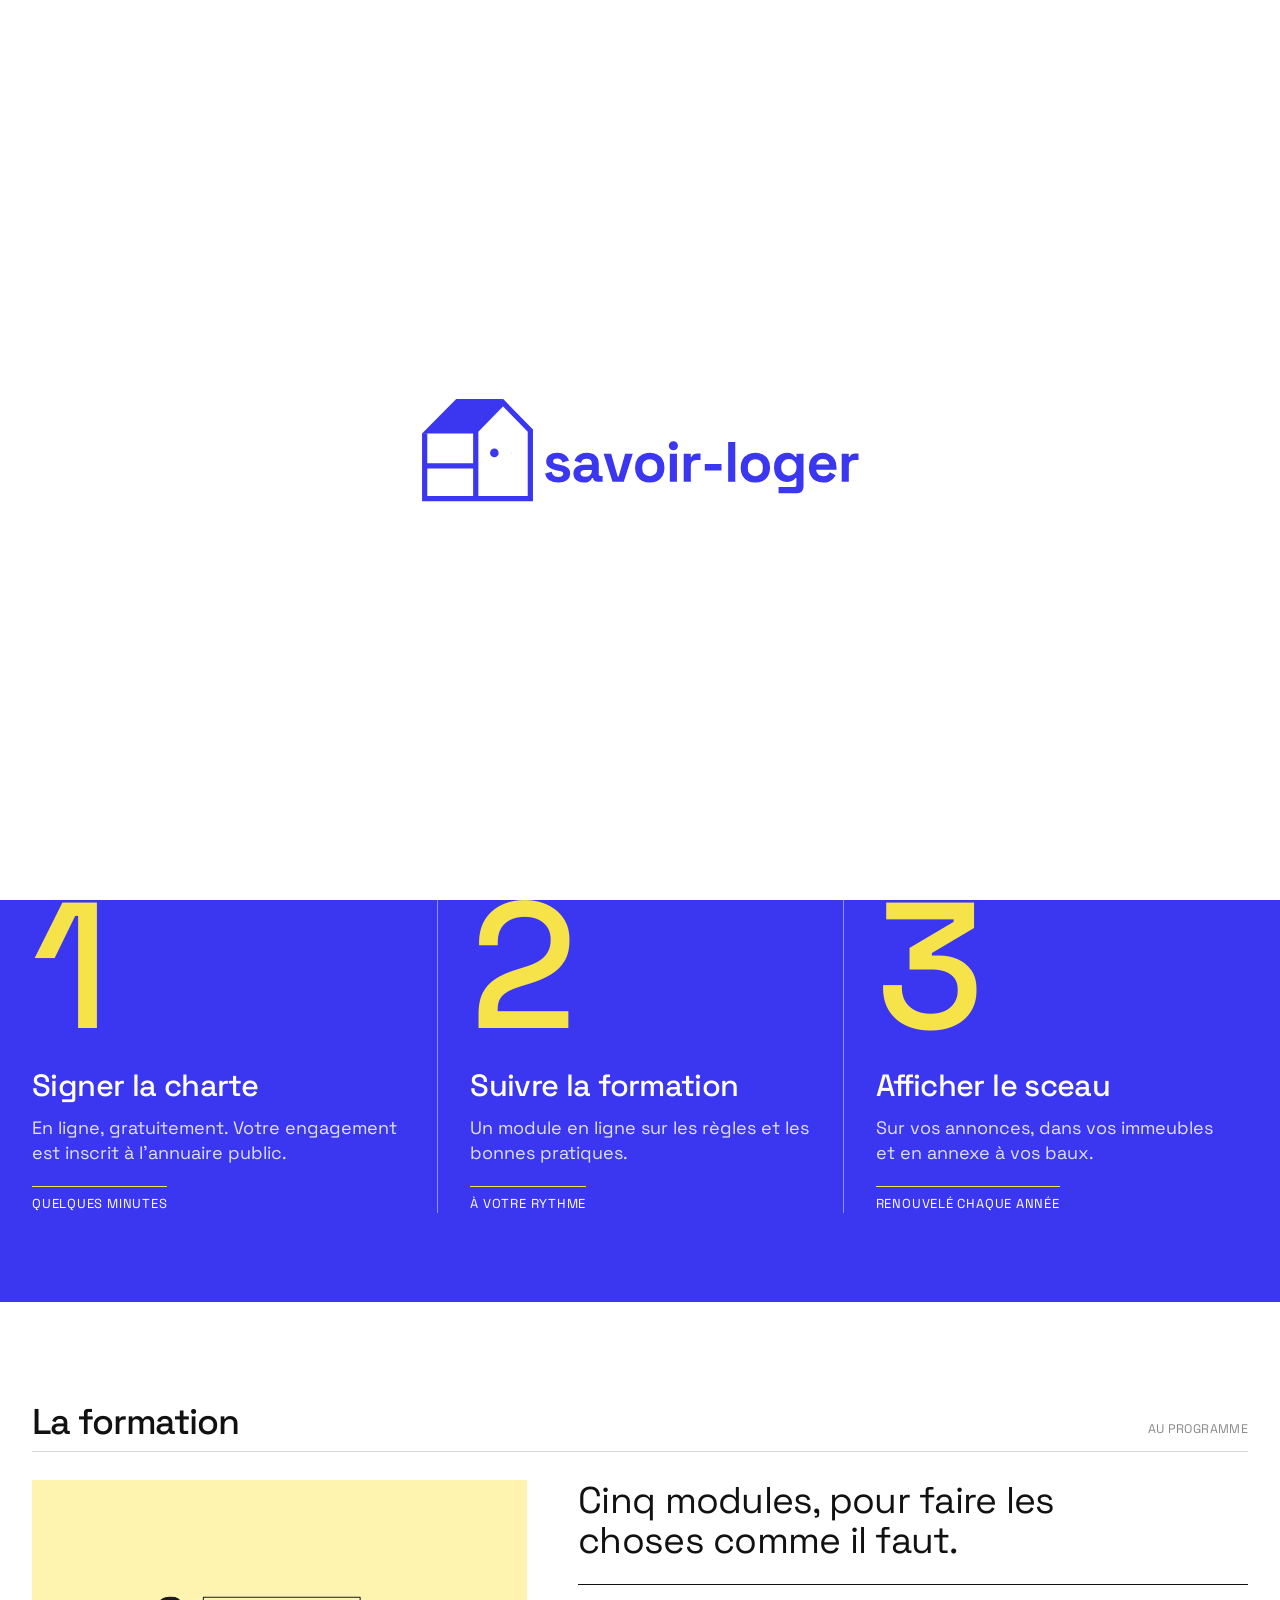
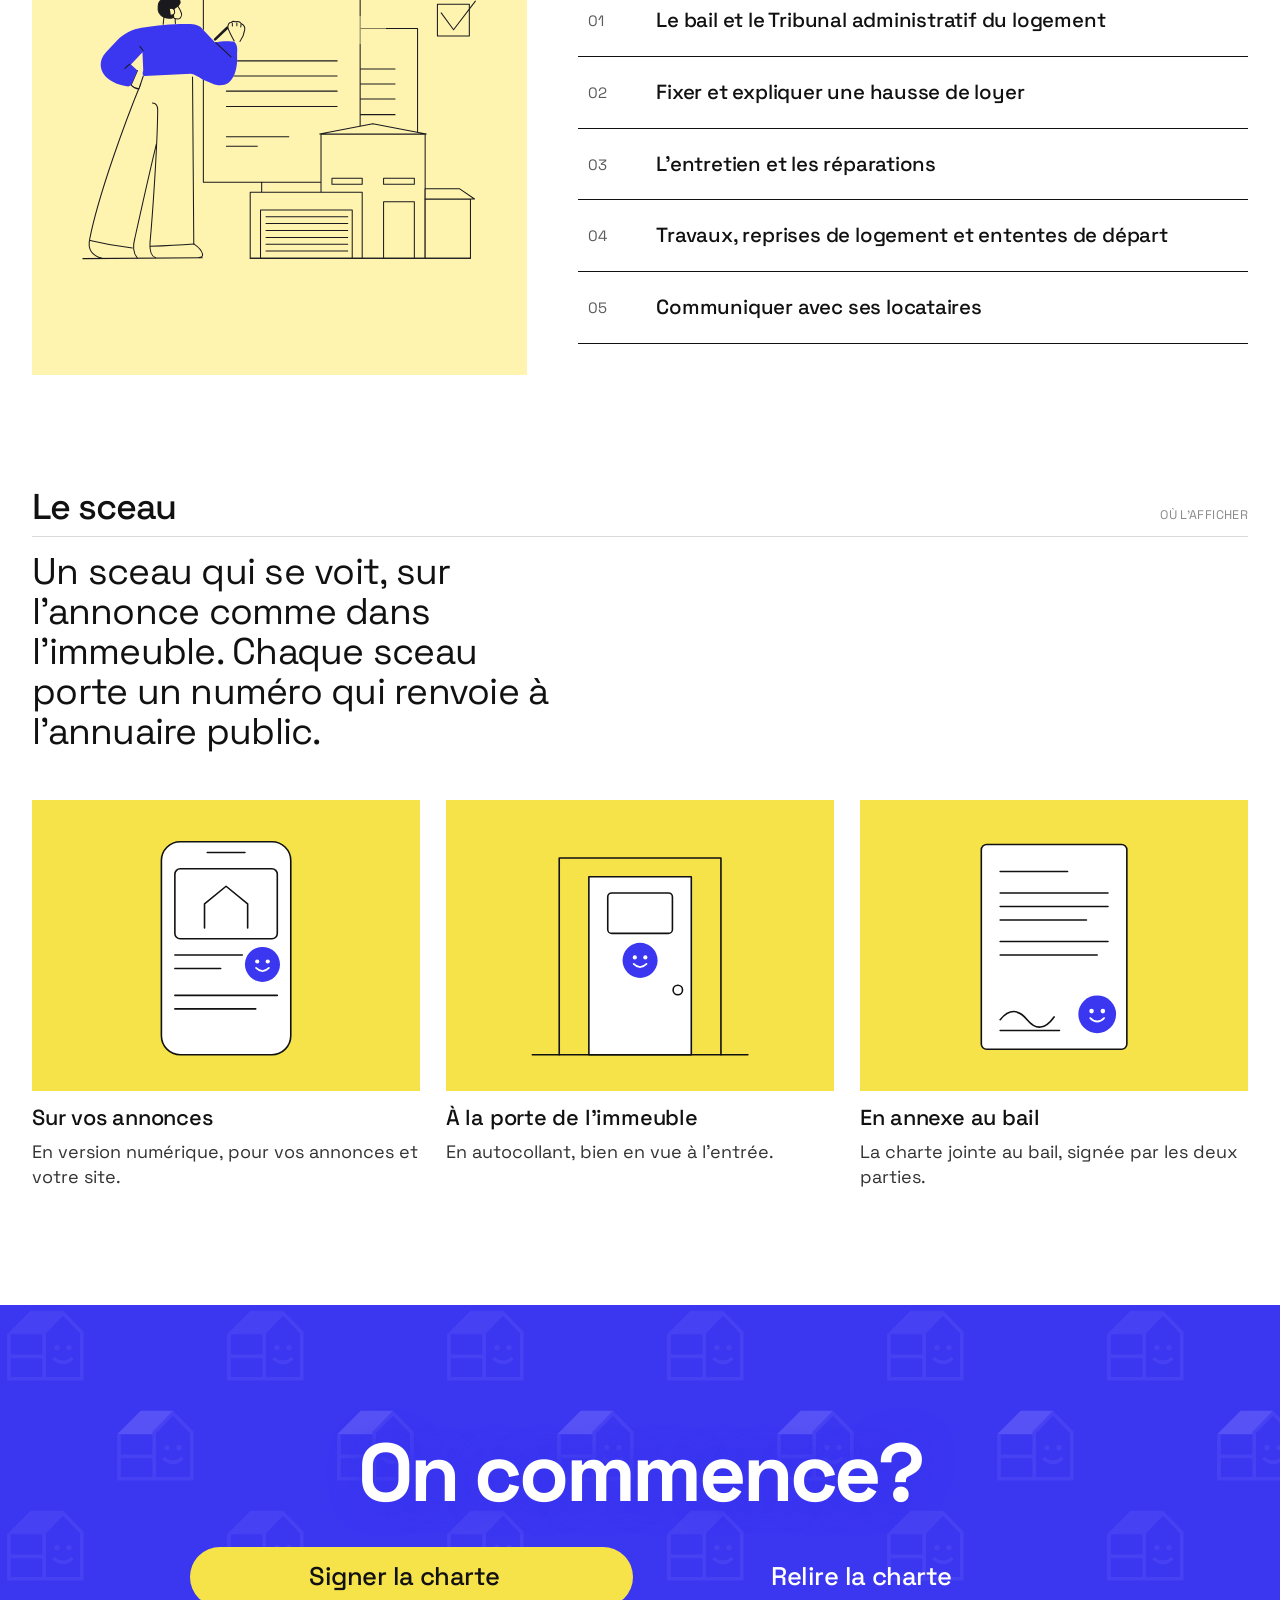
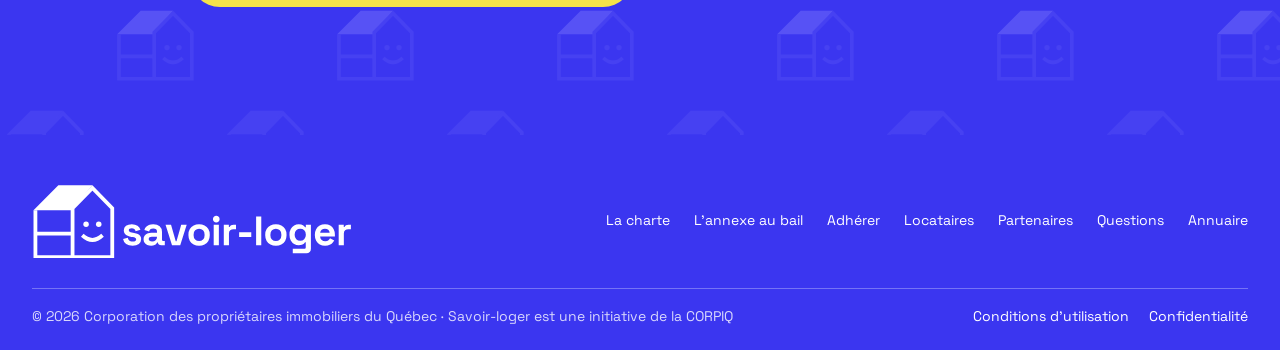
==== savoirloger_website/adherer.html @ 2a77fcb3 "Site Savoir-loger : pages, styles, illustrations et annexe au bail" ====
<!DOCTYPE html>

<html lang="fr-CA"><head><meta charset="utf-8"/><meta content="width=device-width,initial-scale=1" name="viewport"/>
<title>Adhérer | Savoir-loger</title>
<meta content="Adhérer à Savoir-loger : signer la charte, suivre la formation et afficher le sceau. Gratuit." name="description"/>
<meta content="Adhérer | Savoir-loger" property="og:title"/><meta content="Adhérer à Savoir-loger : signer la charte, suivre la formation et afficher le sceau. Gratuit." property="og:description"/><meta content="fr_CA" property="og:locale"/>
<link href="logo/maison-corail.svg" rel="icon" type="image/svg+xml"/>
<link href="https://fonts.googleapis.com" rel="preconnect"/><link crossorigin="" href="https://fonts.gstatic.com" rel="preconnect"/>
<link href="https://fonts.googleapis.com/css2?family=Space+Grotesk:wght@400;500;600;700&amp;display=swap" rel="stylesheet"/>
<link href="style.css" rel="stylesheet"/>
</head><body>
<svg aria-hidden="true" height="0" style="position:absolute" width="0"><symbol id="logo-h" viewbox="0 -4 780 183"><g transform="scale(1.0294) translate(-22 -60)"><polygon fill="currentColor" points="25.5,116.5 84.36,57.64 165,57.64 118,112 118,116.5"></polygon>
<g fill="none" stroke="currentColor" stroke-linejoin="miter" stroke-miterlimit="10" stroke-width="9">
<path d="M30 116.5V228H212V112L165 64L118 112V228"></path>
<path d="M30 172H118"></path>
<path d="M141 176q24 22 48 0"></path>
</g>
<g fill="currentColor"><circle cx="150" cy="150" r="6.5"></circle><circle cx="180" cy="150" r="6.5"></circle></g></g><path d="M27.6 1.4000000000000001Q17.900000000000002 1.4000000000000001 11.700000000000001 -2.8Q5.5 -7.0 4.2 -14.8L15.8 -17.8Q16.5 -14.3 18.15 -12.3Q19.8 -10.3 22.25 -9.45Q24.700000000000003 -8.6 27.6 -8.6Q32.0 -8.6 34.1 -10.15Q36.2 -11.700000000000001 36.2 -14.0Q36.2 -16.3 34.2 -17.55Q32.2 -18.8 27.8 -19.6L25.0 -20.1Q19.8 -21.1 15.5 -22.85Q11.200000000000001 -24.6 8.600000000000001 -27.700000000000003Q6.0 -30.8 6.0 -35.7Q6.0 -43.1 11.4 -47.05Q16.8 -51.0 25.6 -51.0Q33.9 -51.0 39.400000000000006 -47.3Q44.900000000000006 -43.6 46.6 -37.6L34.9 -34.0Q34.1 -37.800000000000004 31.650000000000002 -39.400000000000006Q29.200000000000003 -41.0 25.6 -41.0Q22.0 -41.0 20.1 -39.75Q18.2 -38.5 18.2 -36.300000000000004Q18.2 -33.9 20.200000000000003 -32.75Q22.200000000000003 -31.6 25.6 -31.0L28.400000000000002 -30.5Q34.0 -29.5 38.55 -27.85Q43.1 -26.200000000000003 45.75 -23.150000000000002Q48.400000000000006 -20.1 48.400000000000006 -14.9Q48.400000000000006 -7.1000000000000005 42.75 -2.85Q37.1 1.4000000000000001 27.6 1.4000000000000001ZM72.80000000000001 1.4000000000000001Q67.5 1.4000000000000001 63.300000000000004 -0.45000000000000007Q59.10000000000001 -2.3000000000000003 56.650000000000006 -5.8500000000000005Q54.2 -9.4 54.2 -14.5Q54.2 -19.6 56.650000000000006 -23.05Q59.10000000000001 -26.5 63.45000000000001 -28.25Q67.80000000000001 -30.0 73.4 -30.0H87.0V-32.800000000000004Q87.0 -36.300000000000004 84.80000000000001 -38.550000000000004Q82.60000000000001 -40.800000000000004 77.80000000000001 -40.800000000000004Q73.10000000000001 -40.800000000000004 70.80000000000001 -38.650000000000006Q68.5 -36.5 67.80000000000001 -33.1L56.2 -37.0Q57.400000000000006 -40.800000000000004 60.050000000000004 -43.95Q62.7 -47.1 67.15 -49.05Q71.60000000000001 -51.0 78.0 -51.0Q87.80000000000001 -51.0 93.50000000000001 -46.1Q99.20000000000002 -41.2 99.20000000000002 -31.900000000000002V-13.4Q99.20000000000002 -10.4 102.0 -10.4H106.0V0.0H97.60000000000001Q93.9 0.0 91.5 -1.8Q89.10000000000001 -3.6 89.10000000000001 -6.6000000000000005V-6.7H87.20000000000002Q86.80000000000001 -5.5 85.4 -3.55Q84.0 -1.6 81.0 -0.09999999999999998Q78.0 1.4000000000000001 72.80000000000001 1.4000000000000001ZM75.0 -8.8Q80.30000000000001 -8.8 83.65 -11.75Q87.0 -14.700000000000001 87.0 -19.6V-20.6H74.30000000000001Q70.80000000000001 -20.6 68.80000000000001 -19.1Q66.80000000000001 -17.6 66.80000000000001 -14.9Q66.80000000000001 -12.200000000000001 68.9 -10.5Q71.0 -8.8 75.0 -8.8ZM123.60000000000002 0.0 107.80000000000001 -49.6H121.20000000000002L132.70000000000002 -9.200000000000001H134.50000000000003L146.00000000000003 -49.6H159.40000000000003L143.60000000000002 0.0ZM189.60000000000002 1.4000000000000001Q182.20000000000005 1.4000000000000001 176.30000000000004 -1.6Q170.40000000000003 -4.6000000000000005 167.00000000000003 -10.3Q163.60000000000002 -16.0 163.60000000000002 -24.0V-25.6Q163.60000000000002 -33.6 167.00000000000003 -39.3Q170.40000000000003 -45.0 176.30000000000004 -48.0Q182.20000000000005 -51.0 189.60000000000002 -51.0Q197.00000000000003 -51.0 202.90000000000003 -48.0Q208.80000000000004 -45.0 212.20000000000005 -39.3Q215.60000000000002 -33.6 215.60000000000002 -25.6V-24.0Q215.60000000000002 -16.0 212.20000000000005 -10.3Q208.80000000000004 -4.6000000000000005 202.90000000000003 -1.6Q197.00000000000003 1.4000000000000001 189.60000000000002 1.4000000000000001ZM189.60000000000002 -9.8Q195.40000000000003 -9.8 199.20000000000005 -13.55Q203.00000000000003 -17.3 203.00000000000003 -24.3V-25.3Q203.00000000000003 -32.300000000000004 199.25000000000003 -36.050000000000004Q195.50000000000003 -39.800000000000004 189.60000000000002 -39.800000000000004Q183.80000000000004 -39.800000000000004 180.00000000000003 -36.050000000000004Q176.20000000000002 -32.300000000000004 176.20000000000002 -25.3V-24.3Q176.20000000000002 -17.3 180.00000000000003 -13.55Q183.80000000000004 -9.8 189.60000000000002 -9.8ZM225.20000000000005 0.0V-49.6H237.80000000000004V0.0ZM231.50000000000003 -55.400000000000006Q228.10000000000002 -55.400000000000006 225.75000000000003 -57.60000000000001Q223.40000000000003 -59.800000000000004 223.40000000000003 -63.400000000000006Q223.40000000000003 -67.0 225.75000000000003 -69.2Q228.10000000000002 -71.4 231.50000000000003 -71.4Q235.00000000000003 -71.4 237.3 -69.2Q239.60000000000002 -67.0 239.60000000000002 -63.400000000000006Q239.60000000000002 -59.800000000000004 237.3 -57.60000000000001Q235.00000000000003 -55.400000000000006 231.50000000000003 -55.400000000000006ZM249.80000000000004 0.0V-49.6H262.20000000000005V-44.0H264.00000000000006Q265.1 -47.0 267.65000000000003 -48.400000000000006Q270.20000000000005 -49.800000000000004 273.6 -49.800000000000004H279.6V-38.6H273.40000000000003Q268.6 -38.6 265.5 -36.05Q262.40000000000003 -33.5 262.40000000000003 -28.200000000000003V0.0ZM287.20000000000005 -19.8V-31.200000000000003H316.8V-19.8ZM328.6 0.0V-70.0H341.20000000000005V0.0ZM376.80000000000007 1.4000000000000001Q369.40000000000003 1.4000000000000001 363.5 -1.6Q357.6 -4.6000000000000005 354.20000000000005 -10.3Q350.80000000000007 -16.0 350.80000000000007 -24.0V-25.6Q350.80000000000007 -33.6 354.20000000000005 -39.3Q357.6 -45.0 363.5 -48.0Q369.40000000000003 -51.0 376.80000000000007 -51.0Q384.20000000000005 -51.0 390.1 -48.0Q396.00000000000006 -45.0 399.4000000000001 -39.3Q402.80000000000007 -33.6 402.80000000000007 -25.6V-24.0Q402.80000000000007 -16.0 399.4000000000001 -10.3Q396.00000000000006 -4.6000000000000005 390.1 -1.6Q384.20000000000005 1.4000000000000001 376.80000000000007 1.4000000000000001ZM376.80000000000007 -9.8Q382.6 -9.8 386.40000000000003 -13.55Q390.20000000000005 -17.3 390.20000000000005 -24.3V-25.3Q390.20000000000005 -32.300000000000004 386.45000000000005 -36.050000000000004Q382.70000000000005 -39.800000000000004 376.80000000000007 -39.800000000000004Q371.00000000000006 -39.800000000000004 367.20000000000005 -36.050000000000004Q363.40000000000003 -32.300000000000004 363.40000000000003 -25.3V-24.3Q363.40000000000003 -17.3 367.20000000000005 -13.55Q371.00000000000006 -9.8 376.80000000000007 -9.8ZM410.00000000000006 -24.6V-26.200000000000003Q410.00000000000006 -34.0 413.1 -39.55Q416.20000000000005 -45.1 421.35 -48.05Q426.50000000000006 -51.0 432.6 -51.0Q439.40000000000003 -51.0 442.90000000000003 -48.6Q446.40000000000003 -46.2 448.00000000000006 -43.6H449.80000000000007V-49.6H462.20000000000005V8.8Q462.20000000000005 13.9 459.20000000000005 16.95Q456.20000000000005 20.0 451.20000000000005 20.0H418.00000000000006V9.0H446.80000000000007Q449.6 9.0 449.6 6.0V-6.9H447.80000000000007Q446.80000000000007 -5.300000000000001 445.00000000000006 -3.6500000000000004Q443.20000000000005 -2.0 440.20000000000005 -0.9Q437.20000000000005 0.2 432.6 0.2Q426.50000000000006 0.2 421.35 -2.75Q416.20000000000005 -5.7 413.1 -11.25Q410.00000000000006 -16.8 410.00000000000006 -24.6ZM436.20000000000005 -10.8Q442.00000000000006 -10.8 445.9000000000001 -14.5Q449.80000000000007 -18.2 449.80000000000007 -24.900000000000002V-25.900000000000002Q449.80000000000007 -32.7 445.95000000000005 -36.35Q442.1 -40.0 436.20000000000005 -40.0Q430.40000000000003 -40.0 426.5 -36.35Q422.6 -32.7 422.6 -25.900000000000002V-24.900000000000002Q422.6 -18.2 426.5 -14.5Q430.40000000000003 -10.8 436.20000000000005 -10.8ZM496.80000000000007 1.4000000000000001Q489.40000000000003 1.4000000000000001 483.75 -1.75Q478.1 -4.9 474.95000000000005 -10.650000000000002Q471.80000000000007 -16.400000000000002 471.80000000000007 -24.200000000000003V-25.400000000000002Q471.80000000000007 -33.2 474.9000000000001 -38.95Q478.00000000000006 -44.7 483.6 -47.85Q489.20000000000005 -51.0 496.6 -51.0Q503.90000000000003 -51.0 509.30000000000007 -47.75Q514.7 -44.5 517.7 -38.75Q520.7 -33.0 520.7 -25.400000000000002V-21.1H484.6Q484.80000000000007 -16.0 488.4000000000001 -12.8Q492.00000000000006 -9.600000000000001 497.20000000000005 -9.600000000000001Q502.50000000000006 -9.600000000000001 505.00000000000006 -11.900000000000002Q507.50000000000006 -14.200000000000001 508.80000000000007 -17.0L519.1 -11.600000000000001Q517.7 -9.0 515.0500000000001 -5.95Q512.4000000000001 -2.9000000000000004 508.00000000000006 -0.7500000000000001Q503.6 1.4000000000000001 496.80000000000007 1.4000000000000001ZM484.70000000000005 -30.5H507.90000000000003Q507.50000000000006 -34.800000000000004 504.45000000000005 -37.400000000000006Q501.40000000000003 -40.0 496.50000000000006 -40.0Q491.40000000000003 -40.0 488.40000000000003 -37.400000000000006Q485.40000000000003 -34.800000000000004 484.70000000000005 -30.5ZM529.9000000000001 0.0V-49.6H542.3000000000001V-44.0H544.1000000000001Q545.2 -47.0 547.75 -48.400000000000006Q550.3000000000001 -49.800000000000004 553.7 -49.800000000000004H559.7V-38.6H553.5000000000001Q548.7 -38.6 545.6000000000001 -36.05Q542.5000000000001 -33.5 542.5000000000001 -28.200000000000003V0.0Z" fill="currentColor" transform="translate(217.7 143.5)"></path></symbol><symbol id="maison" viewbox="20 56 200 178"><polygon fill="currentColor" points="25.5,116.5 84.36,57.64 165,57.64 118,112 118,116.5"></polygon>
<g fill="none" stroke="currentColor" stroke-linejoin="miter" stroke-miterlimit="10" stroke-width="9">
<path d="M30 116.5V228H212V112L165 64L118 112V228"></path>
<path d="M30 172H118"></path>
<path d="M141 176q24 22 48 0"></path>
</g>
<g fill="currentColor"><circle cx="150" cy="150" r="6.5"></circle><circle cx="180" cy="150" r="6.5"></circle></g></symbol></svg>
<div aria-hidden="true" class="chargeur" id="chargeur"><img alt="" src="logo/logo-anime-bleu.svg"/></div>
<script>(function(){var c=document.getElementById('chargeur');var vu=false;try{vu=sessionStorage.getItem('sl-charge')==='1';sessionStorage.setItem('sl-charge','1')}catch(e){}
if(vu){c.remove();return}var rm=matchMedia('(prefers-reduced-motion: reduce)').matches;var t0=Date.now(),min=rm?300:2300;
function fin(){setTimeout(function(){c.classList.add('fini');setTimeout(function(){c.remove()},700)},Math.max(0,min-(Date.now()-t0)))}
if(document.readyState==='complete')fin();else addEventListener('load',fin);})();</script>
<a class="skip" href="#main">Aller au contenu</a>
<header class="entete" id="hdr">
<a aria-label="Savoir-loger, accueil" class="logo" href="index.html"><svg aria-label="Savoir-loger" role="img" viewbox="0 -4 780 183"><use href="#logo-h"></use></svg></a>
<nav aria-label="Principal" class="e-liens"><a href="la-charte.html">La charte</a><a href="annexe-au-bail.html">L’annexe au bail</a><a aria-current="page" href="adherer.html">Adhérer</a><a href="locataires.html">Locataires</a><a href="annuaire.html">Annuaire</a></nav>
<div class="e-actions"><a class="pil-bleu" href="signer.html">Signer la charte</a><button aria-controls="mega" aria-expanded="false" class="e-menu" id="ouvrir">Menu</button></div>
<div class="mega" hidden="" id="mega"><ul class="mega-liste"><li><a href="la-charte.html"><b>La charte</b><span>Six engagements envers les locataires</span></a></li><li><a href="annexe-au-bail.html"><b>L’annexe au bail</b><span>La charte, jointe à chaque bail</span></a></li><li><a href="adherer.html"><b>Adhérer</b><span>Signer, se former, afficher le sceau</span></a></li><li><a href="locataires.html"><b>Locataires</b><span>Vérifier un propriétaire, signaler un manquement</span></a></li><li><a href="partenaires.html"><b>Partenaires</b><span>Faire connaître Savoir-loger</span></a></li><li><a href="questions.html"><b>Questions</b><span>Tout ce qu’on nous demande</span></a></li><li><a href="annuaire.html"><b>Annuaire</b><span>Trouver un propriétaire signataire</span></a></li></ul></div>
</header>
<main id="main">
<section class="ch-hero ad-hero">
<div class="ch-hero-tx">
<span class="meta">Adhérer</span>
<h1>Adhérer, c’est gratuit.</h1>
<p>Trois étapes pour obtenir le sceau Savoir-loger. Ouvert à tous les propriétaires du Québec, membres de la CORPIQ ou non.</p>
<div class="boutons"><a class="pil-bleu" href="signer.html">Commencer maintenant</a><a class="pil-contour" href="#parcours">Voir les étapes</a></div>
</div>
<div aria-hidden="true" class="sceau-xl"><svg viewbox="0 0 320 320">
<defs><path d="M160 160m-118 0a118 118 0 1 1 236 0a118 118 0 1 1-236 0" id="cercle-sceau"></path></defs>
<circle cx="160" cy="160" fill="#3B36F0" r="156"></circle><circle cx="160" cy="160" fill="none" r="96" stroke="#fff" stroke-width="1.6"></circle>
<g class="sx-tourne"><text fill="#fff" font-family="Space Grotesk, system-ui, sans-serif" font-size="19" font-weight="600"><textpath href="#cercle-sceau" lengthadjust="spacingAndGlyphs" textlength="736">SAVOIR-LOGER · PROPRIÉTAIRE SIGNATAIRE · CHARTE · FORMATION ·</textpath></text></g>
<g class="sx-maison" style="color:#F6E34A"><use height="107" href="#maison" width="120" x="100" y="106"></use></g>
</svg><span class="sx-badge">Gratuit</span></div>
</section>
<section class="bande" id="parcours">
<div class="titre"><h2>Le parcours</h2><span class="meta">Trois étapes</span></div>
<ol class="parcours"><li style="--d:0ms"><span class="pa-n">1</span><h3>Signer la charte</h3><p>En ligne, gratuitement. Votre engagement est inscrit à l’annuaire public.</p><span class="pa-tag">Quelques minutes</span></li><li style="--d:120ms"><span class="pa-n">2</span><h3>Suivre la formation</h3><p>Un module en ligne sur les règles et les bonnes pratiques.</p><span class="pa-tag">À votre rythme</span></li><li style="--d:240ms"><span class="pa-n">3</span><h3>Afficher le sceau</h3><p>Sur vos annonces, dans vos immeubles et en annexe à vos baux.</p><span class="pa-tag">Renouvelé chaque année</span></li></ol>
</section>
<section class="bloc">
<div class="titre"><h2>La formation</h2><span class="meta">Au programme</span></div>
<div class="duo"><figure class="visuel" style="background:#FFF3B0"><img alt="Un propriétaire remplit un formulaire et coche les étapes" loading="lazy" src="illustrations/verification-fff3b0.svg"/></figure><div class="modules-bloc">
<p class="gros">Cinq modules, pour faire les choses comme il faut.</p>
<ol class="modules"><li><span class="mo-n">01</span><b>Le bail et le Tribunal administratif du logement</b><span aria-hidden="true" class="mo-fl">→</span></li><li><span class="mo-n">02</span><b>Fixer et expliquer une hausse de loyer</b><span aria-hidden="true" class="mo-fl">→</span></li><li><span class="mo-n">03</span><b>L’entretien et les réparations</b><span aria-hidden="true" class="mo-fl">→</span></li><li><span class="mo-n">04</span><b>Travaux, reprises de logement et ententes de départ</b><span aria-hidden="true" class="mo-fl">→</span></li><li><span class="mo-n">05</span><b>Communiquer avec ses locataires</b><span aria-hidden="true" class="mo-fl">→</span></li></ol>
</div></div>

</section>
<section class="bloc">
<div class="titre"><h2>Le sceau</h2><span class="meta">Où l’afficher</span></div>
<p class="gros intro-gros">Un sceau qui se voit, sur l’annonce comme dans l’immeuble. Chaque sceau porte un numéro qui renvoie à l’annuaire public.</p>
<ul class="lieux"><li style="--d:0ms"><div class="li-mock"><svg aria-hidden="true" fill="none" stroke="#111" stroke-linecap="round" stroke-linejoin="round" stroke-width="1.6" viewbox="0 0 240 170"><rect fill="#fff" height="158" rx="14" width="96" x="72" y="8"></rect><path d="M106 16h28"></path>
<rect height="52" rx="4" width="76" x="82" y="28"></rect><path d="M104 72V54l16-13 16 13v18"></path><path d="M82 92h50M82 102h34M82 122h76M82 132h60"></path><g class="m-sceau" transform="translate(147 99) scale(0.8666666666666667)"><circle fill="#3B36F0" r="15" stroke="none"></circle><circle cx="-4.5" cy="-2.5" fill="#fff" r="1.8" stroke="none"></circle><circle cx="4.5" cy="-2.5" fill="#fff" r="1.8" stroke="none"></circle><path d="M-5.5 3q5.5 5.5 11 0" fill="none" stroke="#fff" stroke-width="1.8"></path></g></svg></div><h3>Sur vos annonces</h3><p>En version numérique, pour vos annonces et votre site.</p></li><li style="--d:110ms"><div class="li-mock"><svg aria-hidden="true" fill="none" stroke="#111" stroke-linecap="round" stroke-linejoin="round" stroke-width="1.6" viewbox="0 0 240 170"><path d="M60 166V20h120v146"></path><rect fill="#fff" height="132" width="76" x="82" y="34"></rect><rect height="30" rx="3" width="48" x="96" y="46"></rect><circle cx="148" cy="118" r="3.5"></circle><path d="M40 166h160"></path><g class="m-sceau" transform="translate(120 96) scale(0.8666666666666667)"><circle fill="#3B36F0" r="15" stroke="none"></circle><circle cx="-4.5" cy="-2.5" fill="#fff" r="1.8" stroke="none"></circle><circle cx="4.5" cy="-2.5" fill="#fff" r="1.8" stroke="none"></circle><path d="M-5.5 3q5.5 5.5 11 0" fill="none" stroke="#fff" stroke-width="1.8"></path></g></svg></div><h3>À la porte de l’immeuble</h3><p>En autocollant, bien en vue à l’entrée.</p></li><li style="--d:220ms"><div class="li-mock"><svg aria-hidden="true" fill="none" stroke="#111" stroke-linecap="round" stroke-linejoin="round" stroke-width="1.6" viewbox="0 0 240 170"><rect fill="#fff" height="152" rx="4" width="108" x="66" y="10"></rect><path d="M80 30h50M80 46h80M80 56h80M80 66h64M80 82h80M80 92h72"></path><path d="M80 140q10-12 20 0t20-2"></path><path d="M80 148h44"></path><g class="m-sceau" transform="translate(152 136) scale(0.9333333333333333)"><circle fill="#3B36F0" r="15" stroke="none"></circle><circle cx="-4.5" cy="-2.5" fill="#fff" r="1.8" stroke="none"></circle><circle cx="4.5" cy="-2.5" fill="#fff" r="1.8" stroke="none"></circle><path d="M-5.5 3q5.5 5.5 11 0" fill="none" stroke="#fff" stroke-width="1.8"></path></g></svg></div><h3>En annexe au bail</h3><p>La charte jointe au bail, signée par les deux parties.</p></li></ul>
</section>
<section class="fin">
<p class="gros">On commence?</p>
<div class="gp"><a class="gpil" href="signer.html">Signer la charte</a><a class="gpil contour" href="la-charte.html">Relire la charte</a></div>
</section>
</main>
<footer class="pied"><div class="p-in"><a aria-label="Savoir-loger, accueil" class="logo" href="index.html"><svg aria-label="Savoir-loger" role="img" viewbox="0 -4 780 183"><use href="#logo-h"></use></svg></a><nav aria-label="Pied de page"><a href="la-charte.html">La charte</a><a href="annexe-au-bail.html">L’annexe au bail</a><a href="adherer.html">Adhérer</a><a href="locataires.html">Locataires</a><a href="partenaires.html">Partenaires</a><a href="questions.html">Questions</a><a href="annuaire.html">Annuaire</a></nav></div><div class="p-bas"><span>© 2026 Corporation des propriétaires immobiliers du Québec · Savoir-loger est une initiative de la CORPIQ</span><nav aria-label="Liens légaux"><a href="https://www.corpiq.com/fr/conditions-utilisation.html">Conditions d’utilisation</a><a href="https://www.corpiq.com/fr/politique-de-confidentialite.html">Confidentialité</a></nav></div></footer>
<script src="site.js"></script>
</body></html>
---- savoirloger_website/style.css ----
/* Savoir-loger — v2 : éditorial noir et blanc, la couleur vient des illustrations */
:root{
--noir:#111111; --gris:#5B5B5B; --pale:#F4F2EE; --blanc:#FFFFFF;
--peche:#FBE9D7; --rose:#F8CDD5; --pervenche:#7E87C9; --moutarde:#F7C948; --corail:#E4573D;
--texte:"Schibsted Grotesk",Arial,sans-serif;
--large:"Archivo",Arial Black,sans-serif;
--col:250px; --g:14px;
}
*{box-sizing:border-box}
[hidden]{display:none!important}
html{-webkit-text-size-adjust:100%;scroll-padding-top:24px}
@media (prefers-reduced-motion:no-preference){html{scroll-behavior:smooth}}
body{margin:0;background:var(--blanc);color:var(--noir);font:400 18px/1.4 var(--texte);-webkit-font-smoothing:antialiased}
a{color:inherit}
img{display:block;max-width:100%;height:auto}
p{margin:0}
h1,h2,h3{margin:0;font-weight:500;letter-spacing:-.025em;line-height:1.02}
:focus-visible{outline:3px solid var(--corail);outline-offset:2px}
.skip{position:absolute;left:-9999px}.skip:focus{left:12px;top:12px;z-index:100;background:var(--noir);color:#fff;padding:8px 14px;border-radius:99px}
.pointille{border:0;border-top:1.5px dotted var(--noir);margin:0}

/* ---------- colonne de menu (toujours visible) ---------- */
.cote{position:fixed;inset:0 auto 0 0;width:var(--col);padding:18px 18px 18px 20px;display:flex;flex-direction:column;border-right:1.5px solid var(--noir);background:#fff;z-index:40}
.cote .etat{font-size:17px;line-height:1.25;padding-bottom:12px}
.cote nav ul{list-style:none;margin:0;padding:12px 0;border-block:1.5px dotted var(--noir)}
.cote nav a{display:flex;justify-content:space-between;align-items:center;text-decoration:none;font-size:20px;line-height:1.3}
.cote nav a:hover{text-decoration:underline;text-underline-offset:3px;text-decoration-thickness:1.5px}
.cote nav a[aria-current="true"]::after{content:"";width:12px;height:12px;border-radius:50%;background:var(--noir)}
.cote .pilules{display:flex;flex-direction:column;align-items:flex-start;gap:8px;padding-top:14px}
.logo{margin-top:auto;text-decoration:none;display:block}
.logo svg{width:100%;height:auto;display:block}
.cote .logo{color:var(--noir)}

/* petites pilules noires */
.pil{display:inline-flex;align-items:center;gap:6px;background:var(--noir);color:#fff;text-decoration:none;border-radius:99px;padding:6px 13px;font-size:14px;font-weight:500;line-height:1.2;border:0;cursor:pointer;font-family:inherit}
.pil:hover{background:#333}
.pil.clair{background:#ECEAE6;color:var(--noir)}.pil.clair:hover{background:#DDDAD4}

/* très grandes pilules */
.gp{display:grid;grid-template-columns:repeat(2,minmax(0,1fr));gap:var(--g);margin-top:var(--g)}
.gpil{display:flex;justify-content:center;align-items:center;min-height:68px;border-radius:99px;background:var(--noir);color:#fff;text-decoration:none;font-size:clamp(24px,2.6vw,38px);font-weight:500;letter-spacing:-.02em;transition:background .2s}
.gpil:hover{background:#333}
.gpil.contour{background:#fff;color:var(--noir);box-shadow:inset 0 0 0 2px var(--noir)}.gpil.contour:hover{background:var(--pale)}

/* ---------- contenu ---------- */
main{margin-left:var(--col);padding:16px 20px 0 20px}
.tete{display:grid;grid-template-columns:minmax(0,1fr) 260px;gap:30px;align-items:start;margin-bottom:56px}
.tete h1{font-size:clamp(46px,5.6vw,84px);line-height:.98}
.tete p{font-size:17px;line-height:1.3}
.hero-ill{width:100%;aspect-ratio:16/8.4;object-fit:cover;background:var(--pervenche)}

section.bloc{padding-top:clamp(80px,9vw,140px)}
.titre{display:flex;justify-content:space-between;align-items:end;gap:16px;padding-bottom:12px;border-bottom:1.5px dotted var(--noir);margin-bottom:var(--g)}
.titre h2{font-family:var(--large);font-weight:900;font-stretch:125%;font-variation-settings:"wdth" 125;text-transform:uppercase;letter-spacing:-.01em;font-size:clamp(30px,3.4vw,50px);line-height:.95}
.meta{font-size:12.5px;letter-spacing:.03em;text-transform:uppercase;color:var(--gris);display:flex;gap:14px}

/* manifeste */
.manif{display:grid;grid-template-columns:minmax(0,1fr) minmax(0,1fr);gap:var(--g)}
.manif .gros{font-size:clamp(28px,2.9vw,44px);line-height:1.08;letter-spacing:-.02em}
.manif .gros em{font-style:normal;background:var(--moutarde);padding:0 .12em}
.manif .petit{display:grid;gap:14px;font-size:18px;line-height:1.45;color:#222;align-content:start;max-width:52ch}
.manif figure{margin:0}

/* charte */
.charte{list-style:none;margin:0;padding:0;display:grid;grid-template-columns:repeat(2,minmax(0,1fr));column-gap:var(--g)}
.charte li{padding:18px 0 34px;border-bottom:1.5px dotted var(--noir);display:grid;gap:10px;align-content:start}
.charte h3{font-size:clamp(28px,2.6vw,40px)}
.charte p{color:#333;max-width:46ch}

/* annexe au bail */
.annexe{display:grid;grid-template-columns:minmax(0,1fr) minmax(0,1fr);gap:var(--g)}
.annexe .panneau{background:var(--peche);display:grid;place-items:center;padding:clamp(36px,6vw,80px) 24px;min-height:520px}
.feuille{position:relative;width:min(100%,380px);background:#fff;padding:34px 32px 38px;box-shadow:0 30px 60px -30px rgba(17,17,17,.45);transform:rotate(2deg)}
.feuille .meta{margin-bottom:8px}
.feuille b{display:block;font-size:30px;font-weight:500;letter-spacing:-.02em;line-height:1.05;margin-bottom:14px}
.feuille ol{margin:0;padding-left:22px;display:grid;gap:6px;font-size:15.5px}
.feuille .sig{display:grid;grid-template-columns:1fr 1fr;gap:18px;margin-top:30px;font-size:12px;color:var(--gris)}
.feuille .sig span{border-top:1.5px solid var(--noir);padding-top:6px}
.feuille .sceau{position:absolute;right:-30px;top:-34px;width:104px;height:104px;border-radius:50%;background:var(--corail);color:#fff;display:grid;place-items:center;text-align:center;font:900 12px/1.05 var(--large);font-stretch:125%;font-variation-settings:"wdth" 125;text-transform:uppercase;transform:rotate(-12deg)}
.annexe .texte{display:grid;gap:16px;align-content:start;padding-top:6px}
.annexe .texte .gros{font-size:clamp(28px,2.9vw,44px);line-height:1.08;letter-spacing:-.02em}
.annexe .texte p{max-width:50ch}
.lignes{list-style:none;margin:8px 0 0;padding:0}
.lignes li{padding:12px 0;border-top:1.5px dotted var(--noir);display:grid;grid-template-columns:150px 1fr;gap:12px;font-size:16.5px}
.lignes li:last-child{border-bottom:1.5px dotted var(--noir)}
.lignes b{font-weight:500}

/* étapes */
.etapes{list-style:none;margin:0;padding:0;display:grid;grid-template-columns:repeat(3,minmax(0,1fr));gap:var(--g)}
.etapes li{display:grid;gap:10px;align-content:start;padding-bottom:28px;border-bottom:1.5px dotted var(--noir)}
.etapes .num{font-family:var(--large);font-weight:900;font-stretch:125%;font-variation-settings:"wdth" 125;font-size:clamp(80px,9vw,140px);line-height:.85;letter-spacing:-.03em}
.etapes li:nth-child(1) .num{color:var(--rose)}.etapes li:nth-child(2) .num{color:var(--moutarde)}.etapes li:nth-child(3) .num{color:var(--pervenche)}
.etapes h3{font-size:clamp(28px,2.6vw,40px)}
.etapes p{color:#333;max-width:34ch}

/* cartes (comme des expositions) */
.cartes{display:grid;grid-template-columns:repeat(2,minmax(0,1fr));gap:var(--g)}
.carte{display:grid;gap:8px;align-content:start;text-decoration:none;padding-bottom:30px;border-bottom:1.5px dotted var(--noir)}
.carte img{width:100%;aspect-ratio:3/2;object-fit:cover}
.carte .im-rose{background:var(--rose)}.carte .im-peche{background:var(--peche)}
.carte h3{font-size:clamp(28px,2.6vw,40px)}
.carte p{color:#333;max-width:48ch}
.carte:hover h3{text-decoration:underline;text-decoration-thickness:2px;text-underline-offset:4px}

/* FAQ */
.faq{max-width:1000px}
.qa{border-bottom:1.5px dotted var(--noir)}
.qa summary{list-style:none;cursor:pointer;display:flex;justify-content:space-between;gap:24px;padding:18px 0;font-size:clamp(22px,2vw,30px);letter-spacing:-.02em;line-height:1.15}
.qa summary::-webkit-details-marker{display:none}
.qa summary::after{content:"+";flex:none;width:30px;height:30px;border-radius:50%;background:var(--noir);color:#fff;display:grid;place-items:center;font-size:20px;line-height:1;transition:transform .25s}
.qa[open] summary::after{transform:rotate(45deg)}
.qa .r{padding:0 0 22px;color:#333;max-width:64ch}

/* fin */
.fin{padding-top:clamp(80px,9vw,140px)}
.fin .gros{font-size:clamp(44px,5.6vw,84px);line-height:.98;letter-spacing:-.03em;max-width:18ch;margin-bottom:28px}
footer{margin-left:var(--col);padding:60px 20px 24px;display:flex;flex-wrap:wrap;justify-content:space-between;gap:12px 32px;font-size:14px;color:var(--gris)}
footer a{color:var(--gris)}
footer nav{display:flex;gap:20px;flex-wrap:wrap}

.aremplir{background:var(--moutarde);padding:0 6px;font-size:.85em;font-weight:500;border-radius:3px}

/* ---------- mobile ---------- */
.barre{display:none}
@media (max-width:900px){
:root{--col:0px}
.cote{display:none}
.barre{display:flex;position:sticky;top:0;z-index:40;background:#fff;justify-content:space-between;align-items:center;padding:12px 16px;border-bottom:1.5px solid var(--noir)}
.barre .logo{margin:0;width:130px}
main{padding:16px 16px 0}
footer{padding-inline:16px}
.tete{grid-template-columns:minmax(0,1fr);gap:16px}
.manif,.annexe,.cartes,.charte,.etapes,.gp{grid-template-columns:minmax(0,1fr)}
.hero-ill{aspect-ratio:4/3}
.lignes li{grid-template-columns:minmax(0,1fr);gap:2px}
.mnav{position:fixed;inset:0;z-index:90;background:#fff;padding:12px 16px 24px;display:flex;flex-direction:column;overflow:auto}
.mnav .mh{display:flex;justify-content:space-between;align-items:center;padding-bottom:12px;border-bottom:1.5px solid var(--noir)}
.mnav .mh .logo{width:130px;margin:0}
.mnav nav a{display:block;text-decoration:none;font-size:34px;letter-spacing:-.02em;padding:10px 0;border-bottom:1.5px dotted var(--noir)}
.mnav .pilules{display:flex;gap:8px;flex-wrap:wrap;margin-top:20px}
}

/* ---------- v2.1 : menu en couleur, panneaux empilés, légendes ---------- */
.cote{transition:background-color .7s cubic-bezier(.22,1,.36,1);background:var(--menu,#FBE9D7);border-right:0}
.cote nav ul{border-color:rgba(17,17,17,.55)}
.logo{color:var(--noir)}
.panneau-im{overflow:hidden}
.hero-ill{display:block;width:100%;height:auto;aspect-ratio:auto;max-height:78vh;object-fit:contain;margin-inline:auto}
.legende{display:flex;gap:28px;justify-content:flex-start;font-size:14.5px;padding:10px 0 0}
.legende .d{margin-left:auto}
/* panneaux empilés façon diaporama au défilement */
.pile{margin-top:clamp(80px,9vw,140px)}
.scene{position:sticky;top:0;height:100vh;margin:0;display:grid;grid-template-rows:1fr auto;padding:24px 24px 14px;overflow:hidden}
.scene img{width:100%;height:100%;object-fit:contain;min-height:0}
.scene .legende{padding:12px 0 0}
.carte>div{aspect-ratio:3/2;overflow:hidden;display:grid;place-items:center}
.carte>div img{width:100%;height:100%;object-fit:contain;aspect-ratio:auto}
.barre{background:var(--menu,#FBE9D7);transition:background-color .7s cubic-bezier(.22,1,.36,1)}
@media (prefers-reduced-motion:no-preference){
.reveal{opacity:0;transform:translateY(28px);transition:opacity .9s cubic-bezier(.22,1,.36,1),transform .9s cubic-bezier(.22,1,.36,1)}
.reveal.vu{opacity:1;transform:none}
}
@media (max-width:900px){.scene{height:80vh;padding:16px}.legende{gap:14px;font-size:13px;flex-wrap:wrap}}

/* v4 : illustration fournie, posée sur un aplat pêche (le blanc se fond dans la couleur) */
.panneau-im{background:#FBE9D7;display:grid;place-items:center;padding:clamp(20px,4vw,56px)}
.panneau-im .hero-ill{mix-blend-mode:multiply;max-height:72vh;width:auto;max-width:100%}
.carte{border-top:1.5px dotted var(--noir);padding-top:18px}

/* ---------- v6 : pages ---------- */
.cote nav a[aria-current="page"]::after{content:"";width:12px;height:12px;border-radius:50%;background:var(--noir)}
.cote .logo-anime img{width:100%;height:auto;display:block}
main>section:first-child{padding-top:0}
.liens{display:grid;grid-template-columns:repeat(3,minmax(0,1fr));gap:var(--g)}
.liens a{display:grid;gap:8px;align-content:start;text-decoration:none;padding:16px 0 30px;border-bottom:1.5px dotted var(--noir)}
.liens b{font-weight:500;font-size:clamp(28px,2.6vw,40px);letter-spacing:-.02em;line-height:1.02}
.liens span:last-child{color:#333}
.liens a:hover b{text-decoration:underline;text-decoration-thickness:2px;text-underline-offset:4px}
.puces{margin:6px 0 0;padding-left:20px;display:grid;gap:4px;color:#333}
.lignes.larges li{grid-template-columns:150px 1fr;font-size:clamp(20px,1.8vw,26px)}
.formulaire{display:grid;grid-template-columns:repeat(2,minmax(0,1fr));gap:18px var(--g);max-width:1000px}
.formulaire label{display:grid;gap:6px;font-size:15px;color:#333}
.formulaire .large{grid-column:1/-1}
.formulaire input,.formulaire select,.formulaire textarea{font:inherit;font-size:18px;color:var(--noir);background:#fff;border:0;border-bottom:1.5px solid var(--noir);padding:10px 2px;border-radius:0}
.formulaire textarea{border:1.5px solid var(--noir);padding:10px}
.formulaire input:focus,.formulaire select:focus,.formulaire textarea:focus{outline:3px solid var(--corail);outline-offset:2px}
.formulaire .case{display:flex;gap:10px;align-items:center;font-size:17px;color:var(--noir)}
.formulaire .case input{width:22px;height:22px}
.formulaire button{grid-column:1/-1;border:0;cursor:pointer;font-family:inherit}
.recherche{display:grid;gap:10px;max-width:1000px}
.recherche div{display:grid;grid-template-columns:1fr auto;gap:var(--g)}
.recherche input{font:inherit;font-size:clamp(22px,2.2vw,32px);border:0;border-bottom:2px solid var(--noir);padding:10px 2px}
.recherche button{border:0;cursor:pointer;padding:0 40px;font-family:inherit}
.note-bas{margin-top:22px;color:var(--gris);font-size:15px;max-width:70ch}
@media (max-width:900px){.liens,.formulaire{grid-template-columns:minmax(0,1fr)}.lignes.larges li{grid-template-columns:minmax(0,1fr)}.recherche div{grid-template-columns:minmax(0,1fr)}.recherche button{min-height:60px}}
.panneau-im .hero-ill{background:none}
.charte .puces li{padding:0;border:0;display:list-item;font-size:16.5px}

/* chargement : le logo animé en plein écran */
.chargeur{position:fixed;inset:0;z-index:200;background:#FBE9D7;display:grid;place-items:center;transition:opacity .6s ease,visibility .6s}
.chargeur img{width:min(64vw,420px);height:auto}
.chargeur.fini{opacity:0;visibility:hidden}
html.deja-vu .chargeur{display:none}

/* visuels de section */
.visuel{margin:0 0 var(--g);display:grid;place-items:center;padding:clamp(20px,4vw,48px);min-height:280px}
.visuel img{mix-blend-mode:multiply;width:100%;max-width:760px;height:auto;max-height:460px;object-fit:contain}

/* ======================================================================
   v7 — inspiration musees.qc.ca : en-tête horizontal, méga-menu, bleu électrique + jaune
   ====================================================================== */
:root{--bleu:#3B36F0;--bleu-f:#2C27C9;--bleu-p:#ECEBFE;--jaune:#F6E34A;--col:0px}
body{background:#fff}
main{margin-left:0;padding:0 clamp(16px,2.5vw,32px)}
.cote,.barre{display:none!important}
.titre h2,.tete h1{color:var(--bleu)}
.charte h3,.etapes h3,.liens b,.carte h3{color:var(--noir)}
a{text-underline-offset:3px}

/* boutons */
.pil-bleu,.pil-contour,.pil{display:inline-flex;align-items:center;gap:10px;height:44px;padding:0 20px;border-radius:999px;font:500 15px/1 var(--texte);text-decoration:none;cursor:pointer;white-space:nowrap;transition:background .2s,color .2s}
.pil-bleu,.pil{background:var(--bleu);color:#fff;border:0}
.pil-bleu:hover,.pil:hover{background:var(--bleu-f)}
.pil-contour{background:#fff;color:var(--bleu);border:1.5px solid var(--bleu)}
.pil-contour:hover{background:var(--bleu-p)}
.pil-bleu svg{width:20px;height:18px;color:#fff}
.chev{width:8px;height:8px;border-right:2px solid currentColor;border-bottom:2px solid currentColor;transform:translateY(-2px) rotate(45deg);transition:transform .25s}
#ouvrir[aria-expanded="true"] .chev{transform:translateY(2px) rotate(-135deg)}
.gpil{background:var(--bleu)}
.gpil:hover{background:var(--bleu-f)}
.gpil.contour{background:#fff;color:var(--bleu);box-shadow:inset 0 0 0 2px var(--bleu)}

/* en-tête */
.entete{position:sticky;top:0;z-index:60;background:#fff;border-bottom:1px solid #E4E3F5}
.e-haut{display:grid;grid-template-columns:1fr auto 1fr;align-items:center;padding:14px clamp(16px,2.5vw,32px) 6px;font-size:13px;color:var(--gris);transition:padding .3s,max-height .3s,opacity .3s;max-height:90px;overflow:hidden}
.e-haut .logo{color:var(--bleu);display:block;width:min(340px,42vw)}
.e-haut .logo svg{display:block;width:100%;height:auto}
.e-haut nav{justify-self:end;display:flex;gap:18px}
.e-haut nav a{color:var(--bleu);text-decoration:none;font-weight:500}
.e-haut nav a:hover{text-decoration:underline}
.e-bas{display:grid;grid-template-columns:auto auto 1fr auto;align-items:center;gap:16px;padding:10px clamp(16px,2.5vw,32px) 14px}
.e-bas .mini{display:block;width:0;overflow:hidden;color:var(--bleu);transition:width .3s}
.e-bas .mini svg{width:40px;height:36px;display:block}
.e-liens{display:flex;justify-content:center;gap:clamp(14px,2.4vw,34px)}
.e-liens a{color:var(--bleu);text-decoration:none;font-weight:500;font-size:15.5px;padding:6px 0;border-bottom:2px solid transparent}
.e-liens a:hover,.e-liens a[aria-current="page"]{border-bottom-color:var(--bleu)}
.e-actions{display:flex;gap:10px}
.entete.compact .e-haut{max-height:0;padding-block:0;opacity:0}
.entete.compact .e-bas .mini{width:44px}

/* méga-menu */
.mega{position:absolute;left:0;right:0;top:100%;background:#fff;border-bottom:1px solid #E4E3F5;box-shadow:0 30px 60px -40px rgba(30,25,120,.5)}
.mega-in{display:grid;grid-template-columns:minmax(0,1fr) minmax(0,1.1fr);gap:clamp(24px,4vw,64px);padding:26px clamp(16px,2.5vw,32px) 34px}
.mega .meta{margin-bottom:10px}
.mega-liste{list-style:none;margin:0;padding:0}
.mega-liste li{border-top:1px solid #D9D8F2}
.mega-liste a{display:grid;gap:2px;padding:14px 0;text-decoration:none}
.mega-liste b{color:var(--bleu);font-weight:500;font-size:20px;letter-spacing:-.01em}
.mega-liste span{font-size:14px;color:var(--gris)}
.mega-liste a:hover b{text-decoration:underline}
.mega-cartes{display:grid;grid-template-columns:1fr 1fr;gap:16px}
.mcarte{display:grid;gap:6px;text-decoration:none;align-content:start}
.mcarte .mim{display:grid;place-items:center;aspect-ratio:4/3;padding:12px}
.mcarte .mim img{width:100%;height:100%;object-fit:contain;mix-blend-mode:multiply}
.mcarte b{font-weight:600;font-size:17px}
.mcarte span{font-size:14px;color:var(--gris)}
.mega-mobile{display:none}

/* bloc à motif : aplat bleu + maisons qui sourient */
.fin{position:relative;background:var(--bleu) url("logo/motif.svg") 0 0/220px 200px repeat;color:#fff;text-align:center;margin:clamp(80px,9vw,140px) calc(-1*clamp(16px,2.5vw,32px)) 0;padding:clamp(80px,10vw,150px) clamp(16px,4vw,60px)}
.fin .gros{color:#fff;margin:0 auto 34px;font-family:var(--large);font-weight:900;font-stretch:125%;font-variation-settings:"wdth" 125;text-transform:uppercase;font-size:clamp(40px,6vw,88px);line-height:.95;letter-spacing:-.02em;max-width:16ch}
.fin .gp{max-width:900px;margin-inline:auto}
.fin .gpil{background:var(--jaune);color:var(--noir)}
.fin .gpil:hover{background:#fff}
.fin .gpil.contour{background:transparent;color:#fff;box-shadow:inset 0 0 0 2px #fff}
.fin .gpil.contour:hover{background:rgba(255,255,255,.12)}

/* chargeur */
.chargeur{background:#fff}

/* pied de page */
footer.pied{margin:0;padding:48px clamp(16px,2.5vw,32px) 24px;display:block;background:var(--bleu);color:#fff;font-size:14px}
.p-in{display:flex;flex-wrap:wrap;justify-content:space-between;gap:28px;align-items:center;padding-bottom:30px;border-bottom:1px solid rgba(255,255,255,.3)}
.p-in .logo{color:#fff;width:min(320px,70vw)}.p-in .logo svg{width:100%;height:auto;display:block}
.p-in nav{display:flex;flex-wrap:wrap;gap:10px 24px}
.pied a{color:#fff;text-decoration:none}.pied a:hover{text-decoration:underline}
.p-bas{display:flex;flex-wrap:wrap;justify-content:space-between;gap:12px 28px;padding-top:18px;color:rgba(255,255,255,.8)}
.p-bas nav{display:flex;gap:20px}
.fin+*{margin-top:0}
main>section:last-child.fin{margin-bottom:0}

@media (max-width:1000px){
.e-haut{grid-template-columns:1fr auto;padding-bottom:10px}
.e-haut>span,.e-haut nav{display:none}
.e-haut .logo{width:min(260px,60vw)}
.e-bas{grid-template-columns:1fr}
.e-liens,.e-actions{display:none}
#ouvrir{justify-self:stretch;justify-content:center}
.entete.compact .e-haut{max-height:90px;padding-block:12px 6px;opacity:1}
.entete.compact .e-bas .mini{width:0}
.mega{position:fixed;top:auto;bottom:0;max-height:calc(100vh - 120px);overflow:auto}
.mega-in{grid-template-columns:1fr}
.mega-cartes{display:none}
.mega-mobile{display:flex;gap:10px;flex-wrap:wrap}
}
.qa summary::after{background:var(--bleu)}
.qa summary{color:var(--noir)}
.fin .gros{text-shadow:0 0 30px var(--bleu),0 0 12px var(--bleu)}
@media (max-width:1000px){.e-bas .mini{display:none}.e-bas{padding-top:4px}#ouvrir{height:46px}}

/* ======================================================================
   v8 — épuré
   ====================================================================== */
.entete{display:grid;grid-template-columns:auto 1fr auto;align-items:center;gap:32px;padding:18px clamp(16px,2.5vw,32px);border-bottom:1px solid #EDEDED;background:rgba(255,255,255,.96);-webkit-backdrop-filter:blur(8px);backdrop-filter:blur(8px)}
.entete .logo{display:block;width:210px;color:var(--bleu)}
.entete .logo svg{display:block;width:100%;height:auto}
.e-liens{display:flex;justify-content:flex-end;gap:clamp(16px,2.2vw,30px)}
.e-liens a{color:var(--noir);font-size:15px;font-weight:400;border:0;padding:4px 0;text-decoration:none}
.e-liens a:hover,.e-liens a[aria-current="page"]{text-decoration:underline;text-decoration-thickness:1.5px;text-underline-offset:6px}
.e-actions{display:flex;gap:10px;align-items:center}
.e-actions .pil-bleu{height:40px;padding:0 18px;font-size:14.5px}
.e-menu{display:none;font:500 15px var(--texte);background:none;border:1.5px solid var(--noir);border-radius:999px;height:40px;padding:0 16px;cursor:pointer;color:var(--noir)}
.mega{position:absolute;left:0;right:0;top:100%;background:#fff;border-bottom:1px solid #EDEDED;padding:8px clamp(16px,2.5vw,32px) 24px}
.mega-liste li{border-top:1px solid #EDEDED}
.mega-liste b{color:var(--noir);font-size:22px}

/* typographie plus sobre */
.tete{margin:clamp(56px,8vw,120px) 0 clamp(40px,5vw,72px)}
.tete h1{color:var(--noir);font-size:clamp(44px,5.4vw,80px);letter-spacing:-.035em}
.tete p{color:var(--gris)}
.titre h2{color:var(--noir);font-family:var(--texte);font-weight:500;font-stretch:100%;font-variation-settings:normal;text-transform:none;letter-spacing:-.025em;font-size:clamp(28px,2.8vw,40px)}
.titre{border-bottom:1px solid #DADADA}
.charte li,.etapes li,.carte,.liens a,.qa,.lignes li{border-color:#DADADA!important;border-style:solid!important;border-width:0 0 1px 0}
.qa summary::after{background:none;color:var(--noir);border:1px solid var(--noir)}
.meta{color:#8A8A8A}
.gpil{min-height:60px;font-size:clamp(20px,2vw,28px)}
.manif .gros em{background:none;color:var(--bleu);font-style:normal}

@media (max-width:1000px){
.entete{grid-template-columns:1fr auto;gap:12px;padding:12px 16px}
.entete .logo{width:170px}
.e-liens{display:none}
.e-actions .pil-bleu{display:none}
.e-menu{display:inline-block}
.mega{position:fixed;top:64px;bottom:0;overflow:auto}
.mega-liste b{font-size:28px}
}
@media (min-width:1001px){.mega{display:none!important}}

/* v8.1 — Space Grotesk */
:root{--texte:"Space Grotesk",Arial,sans-serif;--large:"Space Grotesk",Arial,sans-serif}
body{font-family:var(--texte)}
.entete .logo{margin:0;align-self:center}
.tete h1,.titre h2,.charte h3,.etapes h3,.liens b,.carte h3,.qa summary,.manif .gros,.annexe .gros,.mega-liste b{font-family:var(--texte);letter-spacing:-.03em}
.tete h1{font-weight:500}
.fin .gros{font-family:var(--texte);font-weight:700;font-stretch:100%;font-variation-settings:normal;text-transform:none;letter-spacing:-.04em;font-size:clamp(44px,6.4vw,96px);line-height:.98}
.etapes .num{font-family:var(--texte);font-weight:700;font-stretch:100%;font-variation-settings:normal}
.entete .logo{width:190px}
.chargeur img{width:min(70vw,440px)}
@media (max-width:1000px){.entete .logo{width:160px}}
/* menu au centre */
.entete{grid-template-columns:1fr auto 1fr}
.e-liens{justify-content:center}
.e-actions{justify-self:end}
.entete .logo{width:200px;justify-self:start}

/* page charte : index collant + icônes */
.ch{display:grid;grid-template-columns:minmax(240px,320px) minmax(0,1fr);gap:clamp(32px,6vw,96px);align-items:start}
.ch-index{position:sticky;top:96px}
.ch-index .meta{margin-bottom:14px}
.ch-index ol{list-style:none;margin:0;padding:0;border-left:1px solid #DADADA}
.ch-index a{display:grid;grid-template-columns:22px 26px 1fr;gap:10px;align-items:center;padding:10px 0 10px 16px;margin-left:-1px;border-left:2px solid transparent;text-decoration:none;color:#8A8A8A;font-size:15px;line-height:1.25;transition:color .2s,border-color .2s}
.ch-index .ix-ic{color:currentColor;display:grid}
.ch-index .ix-n{font-size:12px;letter-spacing:.04em}
.ch-index a:hover{color:var(--noir)}
.ch-index a.actif{color:var(--noir);border-left-color:var(--bleu)}
.ch-index a.actif .ix-ic{color:var(--bleu)}
.ch-liste{display:grid;gap:0}
.eng{padding:clamp(36px,5vw,64px) 0;border-bottom:1px solid #DADADA;display:grid;gap:12px;scroll-margin-top:110px}
.eng:first-child{padding-top:0}
.eng-ic{width:96px;height:96px;border-radius:50%;display:grid;place-items:center;color:var(--noir);margin-bottom:10px}
.eng h3{font-size:clamp(30px,3.4vw,48px);font-weight:500;letter-spacing:-.03em;line-height:1.05;max-width:18ch}
.eng-d{font-size:clamp(18px,1.5vw,21px);color:#333;max-width:44ch}
.eng .puces{list-style:none;padding:0;margin:8px 0 0;display:grid;gap:0;max-width:56ch}
.eng .puces li{padding:12px 0 12px 28px;border-top:1px solid #EDEDED;position:relative;font-size:16.5px;color:#333}
.eng .puces li::before{content:"";position:absolute;left:4px;top:19px;width:10px;height:6px;border-left:2px solid var(--bleu);border-bottom:2px solid var(--bleu);transform:rotate(-45deg)}
@media (max-width:900px){.ch{grid-template-columns:minmax(0,1fr)}.ch-index{position:sticky;top:64px;z-index:5;background:#fff;margin:0 -16px;padding:8px 16px;border-bottom:1px solid #EDEDED}.ch-index .meta{display:none}.ch-index ol{display:flex;overflow-x:auto;border:0;gap:6px}.ch-index a{border:0;padding:6px 10px;grid-template-columns:22px auto;white-space:nowrap;border-radius:99px}.ch-index .ix-t{display:none}.ch-index a.actif{background:var(--bleu-p)}.eng-ic{width:76px;height:76px}}

/* étapes : pastille numérotée, comme les icônes de la charte */
.etapes .num,.etapes li:nth-child(n) .num{display:grid;place-items:center;width:84px;height:84px;border-radius:50%;font-size:34px;line-height:1;font-weight:600;letter-spacing:-.02em;color:var(--noir);margin-bottom:10px}
.etapes li:nth-child(1) .num{background:#ECEBFE}
.etapes li:nth-child(2) .num{background:#FBE9D7}
.etapes li:nth-child(3) .num{background:#FFF3B0}
.etapes h3{font-weight:500;letter-spacing:-.03em}

/* en-tête mobile */
@media (max-width:1000px){
.entete{grid-template-columns:1fr auto}
.entete .logo{width:150px}
.ch-index{top:62px}
}
.titre+.etapes,.titre+.visuel+.etapes{margin-top:28px}

/* visuel à côté du contenu */
.duo{display:grid;grid-template-columns:minmax(0,.85fr) minmax(0,1.15fr);gap:clamp(28px,4vw,64px);align-items:start;margin-top:28px}
.duo.inverse{grid-template-columns:minmax(0,1.15fr) minmax(0,.85fr)}
.duo.inverse>.visuel{order:2}
.duo>.visuel{position:sticky;top:100px;margin:0;min-height:0;aspect-ratio:1/1;padding:clamp(20px,3vw,40px)}
.duo>.visuel img{max-height:none;height:100%}
.duo .charte,.duo .cartes,.duo .liens{grid-template-columns:minmax(0,1fr)}
.duo .etapes{grid-template-columns:minmax(0,1fr);gap:0}
.duo .etapes li{display:grid;grid-template-columns:84px 1fr;column-gap:24px;align-items:start;padding:22px 0}
.duo .etapes li .num{grid-row:span 2;margin:0}
.duo .manif{grid-template-columns:minmax(0,1fr);gap:24px}
.duo .formulaire{grid-template-columns:minmax(0,1fr) minmax(0,1fr)}
.duo .charte li:first-child,.duo .cartes .carte:first-child{padding-top:0}
@media (max-width:900px){.duo,.duo.inverse{grid-template-columns:minmax(0,1fr)}.duo>.visuel{position:static;aspect-ratio:4/3;order:0!important}.duo .formulaire{grid-template-columns:minmax(0,1fr)}}
.visuel img,.panneau-im .hero-ill,.mcarte .mim img{mix-blend-mode:normal}

/* ===== survol des boutons ===== */
/* pilule bleue : un reflet passe et une petite maison monte */
.pil-bleu,.pil,.gpil{position:relative;overflow:hidden;isolation:isolate;transition:transform .35s cubic-bezier(.34,1.56,.64,1),background .25s,box-shadow .35s}
.pil-bleu::after,.pil::after,.gpil::after{content:"";position:absolute;inset:0;z-index:-1;background:linear-gradient(110deg,transparent 30%,rgba(255,255,255,.35) 50%,transparent 70%);transform:translateX(-120%);transition:transform .7s cubic-bezier(.22,1,.36,1)}
.pil-bleu:hover::after,.pil:hover::after,.gpil:hover::after{transform:translateX(120%)}
.pil-bleu:hover,.pil:hover,.gpil:hover{transform:translateY(-2px);box-shadow:0 10px 22px -10px rgba(59,54,240,.7)}
.pil-bleu:active,.pil:active,.gpil:active{transform:translateY(0) scale(.97)}
/* bouton principal de l'en-tête : la maison qui sourit apparaît */
.e-actions .pil-bleu{padding-right:18px;transition:padding .35s cubic-bezier(.34,1.56,.64,1),transform .35s cubic-bezier(.34,1.56,.64,1),box-shadow .35s}
.e-actions .pil-bleu::before{content:"";width:0;height:16px;background:url("logo/maison-blanche.svg") center/contain no-repeat;transition:width .35s cubic-bezier(.34,1.56,.64,1),margin .35s;margin-right:-10px;transform:rotate(-12deg) scale(.6)}
.e-actions .pil-bleu:hover::before{width:18px;margin-right:0;transform:none;transition:width .35s cubic-bezier(.34,1.56,.64,1),margin .35s,transform .45s cubic-bezier(.34,1.8,.5,1)}
/* grands boutons : la flèche glisse */
.gpil{gap:14px}
.gpil::before{content:"→";order:2;display:inline-block;width:0;opacity:0;transform:translateX(-14px);transition:width .35s,opacity .3s,transform .4s cubic-bezier(.34,1.56,.64,1)}
.gpil:hover::before{width:1em;opacity:1;transform:none}
/* bouton contour */
.pil-contour,.gpil.contour{transition:background .25s,color .25s,transform .35s cubic-bezier(.34,1.56,.64,1)}
.pil-contour:hover{background:var(--bleu);color:#fff;transform:translateY(-2px)}
/* jaune du bloc à motif : léger rebond */
.fin .gpil:hover{background:#fff;box-shadow:0 14px 30px -12px rgba(0,0,0,.45)}
/* liens du menu : soulignement qui se dessine */
.e-liens a{text-decoration:none!important;background:linear-gradient(currentColor,currentColor) 0 100%/0 1.5px no-repeat;transition:background-size .35s cubic-bezier(.22,1,.36,1)}
.e-liens a:hover,.e-liens a[aria-current="page"]{background-size:100% 1.5px}
/* cartes et liens de liste : petite poussée */
.mega-liste a,.liens a,.carte{transition:transform .35s cubic-bezier(.34,1.56,.64,1)}
.mega-liste a:hover,.liens a:hover{transform:translateX(6px)}
@media (prefers-reduced-motion:reduce){.pil-bleu,.pil,.gpil,.pil-contour,.e-liens a,.mega-liste a,.liens a{transition:none!important}.pil-bleu::after,.pil::after,.gpil::after{display:none}}

/* intro de la charte */
.ch-hero{display:grid;grid-template-columns:minmax(0,1fr) minmax(0,1fr);gap:clamp(32px,5vw,80px);align-items:center;margin:clamp(48px,7vw,104px) 0 clamp(24px,4vw,56px)}
.ch-hero-tx{display:grid;gap:22px;align-content:start;justify-items:start}
.ch-hero h1{font-size:clamp(44px,5.6vw,84px);font-weight:500;letter-spacing:-.04em;line-height:.98;max-width:12ch}
.ch-hero p{font-size:clamp(18px,1.5vw,21px);color:#444;max-width:40ch}
.ch-tuiles{list-style:none;margin:0;padding:0;display:grid;grid-template-columns:repeat(3,minmax(0,1fr));gap:12px}
.ch-tuiles a{position:relative;display:grid;align-content:space-between;gap:28px;aspect-ratio:1/1.05;padding:18px;border-radius:22px;background:var(--t);text-decoration:none;color:var(--noir);transition:transform .45s cubic-bezier(.34,1.56,.64,1),box-shadow .35s;animation:tuile .7s var(--d) cubic-bezier(.34,1.56,.64,1) both}
.ch-tuiles .tu-ic{display:grid;place-items:start}
.ch-tuiles .tu-n{position:absolute;top:18px;right:18px;font-size:13px;color:rgba(0,0,0,.45)}
.ch-tuiles .tu-t{font-size:clamp(15px,1.25vw,18px);font-weight:500;line-height:1.15;letter-spacing:-.01em}
.ch-tuiles a:hover{transform:translateY(-6px) rotate(-1.2deg);box-shadow:0 18px 30px -18px rgba(30,25,120,.45)}
.ch-tuiles a:hover .tu-ic svg{animation:sautille .5s cubic-bezier(.34,1.8,.5,1)}
@keyframes tuile{from{opacity:0;transform:translateY(24px) scale(.94)}to{opacity:1;transform:none}}
@keyframes sautille{30%{transform:translateY(-6px) rotate(-6deg)}}
@media (max-width:900px){.ch-hero{grid-template-columns:minmax(0,1fr)}.ch-tuiles{grid-template-columns:repeat(2,minmax(0,1fr))}}
@media (prefers-reduced-motion:reduce){.ch-tuiles a{animation:none}}

/* annexe : équation + trois cartes */
.equation{display:grid;grid-template-columns:1fr auto 1fr;align-items:stretch;gap:12px;margin:6px 0 4px}
.equation>span:not(.eq-plus){display:grid;gap:4px;padding:18px 20px;border-radius:18px}
.eq-b{background:#F4F4F6}
.eq-a{background:var(--bleu);color:#fff}
.equation b{font-size:clamp(20px,1.8vw,26px);font-weight:500;letter-spacing:-.02em}
.equation small{font-size:14px;opacity:.75}
.eq-plus{display:grid;place-items:center;width:44px;height:44px;align-self:center;border-radius:50%;background:var(--jaune);font-size:26px;font-weight:600;line-height:1}
.trio{list-style:none;margin:10px 0 0;padding:0;display:grid;grid-template-columns:repeat(3,minmax(0,1fr));gap:12px}
.trio li{display:grid;gap:8px;align-content:start;padding:18px;border:1px solid #E4E4E4;border-radius:18px;transition:transform .4s cubic-bezier(.34,1.56,.64,1),border-color .3s}
.trio li:hover{transform:translateY(-4px);border-color:var(--bleu)}
.trio .tr-ic{width:52px;height:52px;border-radius:50%;display:grid;place-items:center;margin-bottom:4px}
.trio b{font-weight:600;font-size:16px}
.trio span:last-child{font-size:15px;color:#444;line-height:1.4}
@media (max-width:1100px){.trio{grid-template-columns:minmax(0,1fr)}}
@media (max-width:600px){.equation{grid-template-columns:minmax(0,1fr)}.eq-plus{justify-self:center}}
.ch-hero h1{font-size:clamp(40px,4.4vw,68px);max-width:15ch}
.feuille .sceau{background:var(--bleu)}
.annexe .texte .gros{font-size:clamp(28px,2.6vw,40px);letter-spacing:-.03em}

/* annexe : trois scènes animées */
.trio2{list-style:none;margin:var(--g) 0 0;padding:0;display:grid;grid-template-columns:repeat(3,minmax(0,1fr));gap:var(--g)}
.trio2 li{display:grid;gap:8px;align-content:start}
.t2-scene{display:grid;place-items:center;aspect-ratio:12/7;margin-bottom:10px;overflow:hidden}
.t2-scene svg{width:86%;height:auto}
.trio2 h3{font-size:clamp(28px,2.8vw,40px);font-weight:500;letter-spacing:-.035em;line-height:1}
.trio2 p{color:#444;max-width:34ch}
/* 1. le clic active la bascule */
.sc-clic .b-fond{fill:#C9C8D6;animation:bfond 4s infinite}
.sc-clic .b-rond{animation:brond 4s cubic-bezier(.34,1.56,.64,1) infinite}
.sc-clic .curseur{animation:curseur 4s cubic-bezier(.45,0,.35,1) infinite}
@keyframes curseur{0%{transform:translate(30px,26px);opacity:0}15%{opacity:1}35%,40%{transform:translate(0,0)}42%{transform:translate(0,0) scale(.88)}46%,80%{transform:translate(0,0)}100%{transform:translate(30px,26px);opacity:0}}
@keyframes bfond{0%,42%{fill:#C9C8D6}46%,92%{fill:#3B36F0}100%{fill:#C9C8D6}}
@keyframes brond{0%,42%{transform:translateX(0)}50%,92%{transform:translateX(16px)}100%{transform:translateX(0)}}
/* 2. deux signatures puis le crochet */
.sc-sign .sig{stroke-dasharray:1;stroke-dashoffset:1;animation:sig 4.5s ease-in-out infinite}
.sc-sign .s2{animation-delay:.9s}
.sc-sign .ok{transform-box:fill-box;transform-origin:center;transform:scale(0);animation:ok 4.5s cubic-bezier(.34,1.8,.5,1) infinite}
@keyframes sig{0%,8%{stroke-dashoffset:1}35%,90%{stroke-dashoffset:0}100%{stroke-dashoffset:1}}
@keyframes ok{0%,55%{transform:scale(0)}65%,90%{transform:scale(1)}100%{transform:scale(0)}}
/* 3. le drapeau flotte, la bulle apparaît */
.sc-flag .drapeau{transform-box:fill-box;transform-origin:left center;animation:flotte-d 1.6s ease-in-out infinite}
@keyframes flotte-d{0%,100%{transform:skewY(0) scaleX(1)}50%{transform:skewY(-4deg) scaleX(.94)}}
.sc-flag .bulle{transform-box:fill-box;transform-origin:10% 100%;animation:bulle 4s cubic-bezier(.34,1.56,.64,1) infinite}
@keyframes bulle{0%,20%{transform:scale(0);opacity:0}32%,85%{transform:scale(1);opacity:1}100%{transform:scale(0);opacity:0}}
.trio2 li:hover .t2-scene{transform:translateY(-4px)}
.t2-scene{transition:transform .4s cubic-bezier(.34,1.56,.64,1)}
@media (max-width:900px){.trio2{grid-template-columns:minmax(0,1fr)}}
@media (prefers-reduced-motion:reduce){.trio2 *{animation:none!important}.sc-sign .sig{stroke-dashoffset:0}.sc-sign .ok{transform:none}.sc-clic .b-fond{fill:#3B36F0}.sc-clic .b-rond{transform:translateX(16px)}}

/* épaisseur de trait identique partout : 1,6 px à l'écran */
.t2-scene svg [stroke],.eng-ic svg [stroke],.eng-ic svg *,.ch-tuiles svg *,.ch-index svg *,.trio2 svg *{vector-effect:non-scaling-stroke}
.t2-scene svg [stroke]{stroke-width:1.6px}
.eng-ic svg,.ch-tuiles svg,.ch-index svg{stroke-width:1.6px}
.t2-scene .sig{stroke-width:2px!important}
.t2-scene .ok path{stroke-width:2.2px!important}

/* pas d'ombres */
.ch-tuiles a:hover,.pil-bleu:hover,.pil:hover,.gpil:hover,.fin .gpil:hover,.trio li:hover,.trio2 li:hover{box-shadow:none!important}
.ch-tuiles a:hover{filter:saturate(1.15) brightness(.97)}
.feuille{box-shadow:none;border:1px solid #E4E4E4}
.mega{box-shadow:none}

/* ===== v9 Adhérer / Locataires : plat, éditorial ===== */
.ch-hero .boutons{display:flex;flex-wrap:wrap;gap:10px}
.sceau-xl{position:relative;justify-self:center;width:min(100%,460px);aspect-ratio:1}
.sceau-xl>svg{width:100%;height:100%;display:block;animation:sx-entre .9s cubic-bezier(.34,1.56,.64,1) both}
.sx-tourne{transform-origin:160px 160px;animation:sx-tour 28s linear infinite}
.sx-maison{animation:sx-hop 3.2s 1s ease-in-out infinite;transform-origin:160px 200px;transform-box:view-box}
.sx-badge{position:absolute;right:2%;top:6%;background:var(--jaune);color:var(--noir);font:600 clamp(16px,1.5vw,20px)/1 var(--texte);padding:14px 18px;border-radius:999px;transform:rotate(12deg);animation:sx-badge .6s .6s cubic-bezier(.34,1.56,.64,1) both}
.sceau-xl:hover .sx-tourne{animation-duration:6s}
@keyframes sx-entre{from{transform:scale(.6) rotate(-25deg);opacity:0}}
@keyframes sx-tour{to{transform:rotate(360deg)}}
@keyframes sx-hop{0%,70%,100%{transform:translateY(0)}80%{transform:translateY(-8px)}90%{transform:translateY(0)}}
@keyframes sx-badge{from{transform:rotate(-30deg) scale(0)}}

/* bande bleue pleine largeur */
.bande{background:var(--bleu);color:#fff;margin:clamp(56px,8vw,120px) calc(-1*clamp(16px,2.5vw,32px));padding:clamp(56px,7vw,104px) clamp(16px,2.5vw,32px)}
.bande .titre{border-color:rgba(255,255,255,.6)}.bande .titre h2,.bande .meta{color:#fff}
.parcours{list-style:none;margin:0;padding:0;display:grid;grid-template-columns:repeat(3,minmax(0,1fr));gap:0}
.parcours li{display:grid;align-content:start;gap:14px;padding:8px clamp(16px,2.5vw,36px) 0;border-left:1.6px solid rgba(255,255,255,.45)}
.parcours li:first-child{border-left:0;padding-left:0}
.parcours .pa-n{font:500 clamp(120px,14vw,220px)/.8 var(--texte);letter-spacing:-.06em;color:var(--jaune);display:inline-block;transition:transform .5s cubic-bezier(.34,1.56,.64,1)}
.parcours li:hover .pa-n{transform:translateY(-10px) rotate(-4deg)}
.parcours h3{font-size:clamp(26px,2.4vw,36px);font-weight:500;letter-spacing:-.02em;margin-top:18px}
.parcours p{color:rgba(255,255,255,.85);max-width:32ch}
.parcours .pa-tag{justify-self:start;font-size:13px;letter-spacing:.06em;text-transform:uppercase;border-top:1.6px solid var(--jaune);padding-top:8px;margin-top:6px}
.bande .encadre{margin-top:clamp(40px,5vw,64px);background:var(--jaune);color:var(--noir);padding:20px 24px;max-width:72ch;font-size:17px}

/* modules : liste à filets */
.modules-bloc{display:grid;gap:24px;align-content:start}
.modules-bloc .gros,.intro-gros{font-size:clamp(28px,2.9vw,44px);line-height:1.08;letter-spacing:-.02em;max-width:22ch}
.modules{list-style:none;margin:0;padding:0;border-top:1.6px solid var(--noir)}
.modules li{display:grid;grid-template-columns:56px 1fr 32px;align-items:center;gap:12px;padding:20px 10px;border-bottom:1.6px solid var(--noir);transition:background .25s,padding .35s cubic-bezier(.34,1.56,.64,1)}
.modules .mo-n{font-size:15px;color:var(--gris)}
.modules b{font-weight:500;font-size:clamp(19px,1.6vw,24px);letter-spacing:-.01em}
.modules .mo-fl{font-size:22px;opacity:0;transform:translateX(-10px);transition:.3s}
.modules li:hover{background:var(--jaune);padding-left:22px}
.modules li:hover .mo-fl{opacity:1;transform:none}

/* lieux : maquettes sur jaune, coins droits */
.intro-gros{margin-bottom:clamp(28px,4vw,48px)}
.lieux{list-style:none;margin:0;padding:0;display:grid;grid-template-columns:repeat(3,minmax(0,1fr));gap:clamp(16px,2vw,28px)}
.lieux li{display:grid;gap:10px;align-content:start}
.li-mock{background:var(--jaune);aspect-ratio:4/3;display:grid;place-items:center;padding:8%;overflow:hidden}
.li-mock svg{width:100%;height:100%;transition:transform .5s cubic-bezier(.34,1.56,.64,1)}
.li-mock svg *{vector-effect:non-scaling-stroke}
.lieux li:hover .li-mock svg{transform:translateY(-6px) rotate(-2deg)}
.m-sceau{transition:transform .4s}
.lieux li:hover .m-sceau{animation:m-pop .6s cubic-bezier(.34,1.56,.64,1)}
@keyframes m-pop{50%{transform:var(--x,translate(0,0)) scale(1.35)}}
.lieux h3{font-size:clamp(20px,1.7vw,26px);font-weight:500;letter-spacing:-.01em;margin-top:6px}
.lieux p{color:#333;max-width:34ch}

/* carte de vérification (locataires) */
.verif-carte{display:grid;gap:14px;background:var(--jaune);padding:clamp(22px,3vw,40px);text-decoration:none;color:var(--noir);transition:transform .45s cubic-bezier(.34,1.56,.64,1)}
.verif-carte:hover{transform:rotate(-1deg) translateY(-4px)}
.vc-champ{display:flex;align-items:center;gap:12px;background:#fff;border:1.6px solid var(--noir);border-radius:999px;padding:8px 8px 8px 18px;font-size:16px;color:var(--gris)}
.vc-champ>span:nth-of-type(1){flex:1}
.vc-bt{background:var(--bleu);color:#fff;border-radius:999px;padding:10px 18px;font-size:14px;font-weight:500}
.vc-res{display:grid;grid-template-columns:auto 1fr auto;gap:16px;align-items:center;background:#fff;border:1.6px solid var(--noir);padding:18px}
.vc-tx{display:grid;gap:2px}.vc-tx b{font-weight:500;font-size:20px}.vc-tx>span:last-child{color:var(--gris);font-size:15px}
.vc-ok{width:36px;height:36px;border-radius:50%;background:var(--bleu);color:#fff;display:grid;place-items:center;font-size:18px;animation:m-ok 2.4s 1s ease-in-out infinite}
@keyframes m-ok{0%,80%,100%{transform:scale(1)}88%{transform:scale(1.25)}}
.vc-lignes{display:grid;grid-template-columns:1fr 1fr;gap:14px}
.vc-lignes span{border-top:1.6px solid var(--noir);padding-top:8px;font-size:14px}

/* formulaire */
.form-carte{max-width:none}
.form-carte .pil-bleu{justify-self:start;height:52px;padding:0 28px;font-size:16px}

@media (max-width:900px){
 .parcours,.lieux{grid-template-columns:minmax(0,1fr)}
 .parcours li{border-left:0;border-top:1.6px solid rgba(255,255,255,.45);padding:24px 0}
 .parcours li:first-child{border-top:0}
 .sceau-xl{width:min(80%,360px)}
}
@media (prefers-reduced-motion:reduce){.sx-tourne,.sx-maison,.vc-ok,.sceau-xl>svg,.sx-badge{animation:none}}
.bande{margin-bottom:clamp(24px,3vw,40px)}
.bande+.bloc{padding-top:clamp(40px,5vw,72px)}

/* ===== v10 harmonisation : plat, bleu + jaune, coins droits ===== */
/* charte : tuiles en damier */
.ch-tuiles a{border-radius:0;background:var(--jaune)}
.ch-tuiles li:nth-child(even) a{background:var(--bleu);color:#fff}
.ch-tuiles li:nth-child(even) .tu-n{color:rgba(255,255,255,.7)}
.ch-tuiles li:nth-child(even) svg{color:#fff}
.ch-tuiles a:hover{transform:translateY(-6px) rotate(-1.5deg)}
.eng-ic{background:none!important;border-radius:0!important;width:auto!important;height:auto!important;color:var(--bleu);justify-content:start}
.eng-ic svg{width:64px;height:64px}
/* étapes : gros chiffres bleus, pas de pastilles */
.etapes .num,.etapes li:nth-child(n) .num{background:none!important;width:auto;height:auto;border-radius:0;display:block;font:500 clamp(84px,9vw,132px)/.8 var(--texte);letter-spacing:-.06em;color:var(--bleu);margin-bottom:6px;transition:transform .5s cubic-bezier(.34,1.56,.64,1)}
.etapes li:hover .num{transform:translateY(-6px) rotate(-4deg)}
.etapes li{border-bottom:1.6px solid var(--noir)}
/* annexe */
.annexe .panneau{background:var(--jaune)}
.feuille{box-shadow:none;border:1.6px solid var(--noir)}
.feuille .sceau{background:var(--bleu)}
.trio2 .t2-scene{background:var(--jaune)!important}
/* visuel de héros */
.hero-vis{margin:0;aspect-ratio:1/1;display:grid;place-items:center;padding:clamp(20px,3vw,40px)}
.hero-vis img{width:100%;height:100%;object-fit:contain}
/* rôles (partenaires) */
.roles{list-style:none;margin:0;padding:0;display:grid;grid-template-columns:repeat(2,minmax(0,1fr));gap:0}
.roles li{display:grid;gap:10px;align-content:start;padding:32px clamp(0px,2.5vw,36px) 40px 0;border-top:1.6px solid rgba(255,255,255,.45)}
.roles li:nth-child(even){padding-left:clamp(16px,2.5vw,36px);border-left:1.6px solid rgba(255,255,255,.45)}
.roles .ro-n{font:500 clamp(64px,7vw,104px)/.8 var(--texte);letter-spacing:-.06em;color:var(--jaune);transition:transform .5s cubic-bezier(.34,1.56,.64,1);justify-self:start}
.roles li:hover .ro-n{transform:translateY(-6px) rotate(-4deg)}
.roles .ro-qui{font-size:13px;letter-spacing:.06em;text-transform:uppercase;margin-top:12px}
.roles h3{font-size:clamp(26px,2.4vw,36px);font-weight:500;letter-spacing:-.02em}
.roles p{color:rgba(255,255,255,.85);max-width:40ch}
/* deux colonnes génériques */
.deux-col{display:grid;grid-template-columns:minmax(0,.9fr) minmax(0,1.1fr);gap:clamp(32px,5vw,80px);align-items:start}
.dc-tx{display:grid;gap:18px;align-content:start}
.dc-tx p,.s-intro{font-size:clamp(18px,1.5vw,21px);color:#444;max-width:40ch}
.dc-colle{position:sticky;top:110px}
.grand-h2{font-size:clamp(40px,4.6vw,68px);font-weight:500;letter-spacing:-.04em;line-height:1}
.grand-h1{font-size:clamp(48px,5.6vw,84px);font-weight:500;letter-spacing:-.045em;line-height:.98;margin:14px 0 18px}
.q-page,.s-page{padding-top:clamp(48px,7vw,104px)}
.q-page .hero-vis{max-width:420px;margin-top:12px}
.s-intro{margin-bottom:clamp(28px,3vw,40px)}
.s-cote{display:grid;gap:28px;justify-items:center}
.s-cote .sceau-xl{width:min(100%,380px)}
.ensuite{list-style:none;margin:0;padding:0;counter-reset:e;width:100%;border-top:1.6px solid var(--noir)}
.ensuite li{counter-increment:e;display:grid;grid-template-columns:48px 1fr;gap:2px 12px;padding:16px 0;border-bottom:1.6px solid var(--noir);color:#444}
.ensuite li::before{content:counter(e,decimal-leading-zero);grid-row:span 2;font-size:15px;color:var(--bleu);font-weight:600}
.ensuite b{font-weight:500;color:var(--noir);font-size:19px}
.case a{color:var(--bleu)}
/* recherche annuaire */
.recherche-jaune{background:var(--jaune);padding:clamp(24px,3.5vw,48px);display:grid;gap:14px}
.recherche-jaune label{font-size:15px}
.rj-champ{display:flex;align-items:center;gap:12px;background:#fff;border:1.6px solid var(--noir);border-radius:999px;padding:6px 6px 6px 20px}
.rj-champ input{flex:1;min-width:0;border:0;font:inherit;font-size:19px;padding:10px 0;background:none}
.rj-champ input:focus{outline:none}
.rj-champ:focus-within{outline:3px solid var(--bleu);outline-offset:3px}
.rj-champ .pil-bleu{height:48px}
.recherche-jaune p{font-size:14px;color:#333}
@media (max-width:900px){.roles,.deux-col{grid-template-columns:minmax(0,1fr)}.roles li:nth-child(even){padding-left:0;border-left:0}.dc-colle{position:static}}
main>section.q-page,main>section.s-page{padding-top:clamp(56px,7vw,104px)}

/* ===== v11 boutons : remplissage latéral + flèche, sans rebond ni reflet ===== */
.pil-bleu,.pil,.pil-contour,.gpil{transform:none!important;box-shadow:none!important;--rempli:var(--noir);background-image:linear-gradient(var(--rempli),var(--rempli))!important;background-repeat:no-repeat!important;background-position:0 0!important;background-size:0% 100%!important;transition:background-size .45s cubic-bezier(.65,0,.35,1),color .3s,border-color .3s!important}
.pil-bleu:hover,.pil:hover,.pil-contour:hover,.gpil:hover{background-size:100% 100%!important}
.pil-bleu:active,.pil:active,.pil-contour:active,.gpil:active{transform:scale(.98)!important}
.pil-bleu::after,.pil::after,.pil-contour::after,.gpil::after{content:"→";position:static;inset:auto;z-index:auto;background:none!important;transform:none!important;display:inline-block;max-width:0;opacity:0;overflow:hidden;margin-left:0;transition:max-width .4s cubic-bezier(.65,0,.35,1),opacity .3s,margin .4s!important}
.pil-bleu:hover::after,.pil:hover::after,.pil-contour:hover::after,.gpil:hover::after{max-width:1.2em;opacity:1;margin-left:.35em}
.pil-bleu:hover,.pil:hover{background-color:var(--bleu)!important;color:#fff}
.pil-contour{--rempli:var(--bleu)}
.pil-contour:hover{background-color:#fff!important;color:#fff!important}
.fin .gpil{--rempli:#fff}
.fin .gpil:hover{background-color:var(--jaune)!important;color:var(--noir)}
.fin .gpil.contour{--rempli:#fff}
.fin .gpil.contour:hover{background-color:transparent!important;color:var(--bleu)!important}
.e-actions .pil-bleu::after{display:none}
.gpil::before{display:none!important;content:none!important}
.panneau-im{background:var(--jaune)!important}
/* accueil : appels à l'action visibles dès l'arrivée */
#accueil .tete{grid-template-columns:minmax(0,1fr) minmax(280px,340px);align-items:end;margin:clamp(40px,5.5vw,84px) 0 clamp(28px,3.5vw,48px)}
.tete-d{display:grid;gap:20px}
.accueil-bt{display:flex;flex-wrap:wrap;gap:10px}
.accueil-bt .pil-bleu,.accueil-bt .pil-contour{height:52px;padding:0 24px;font-size:16px}
#accueil .hero-ill{max-height:64vh}
@media (max-width:900px){#accueil .tete{grid-template-columns:minmax(0,1fr)}}
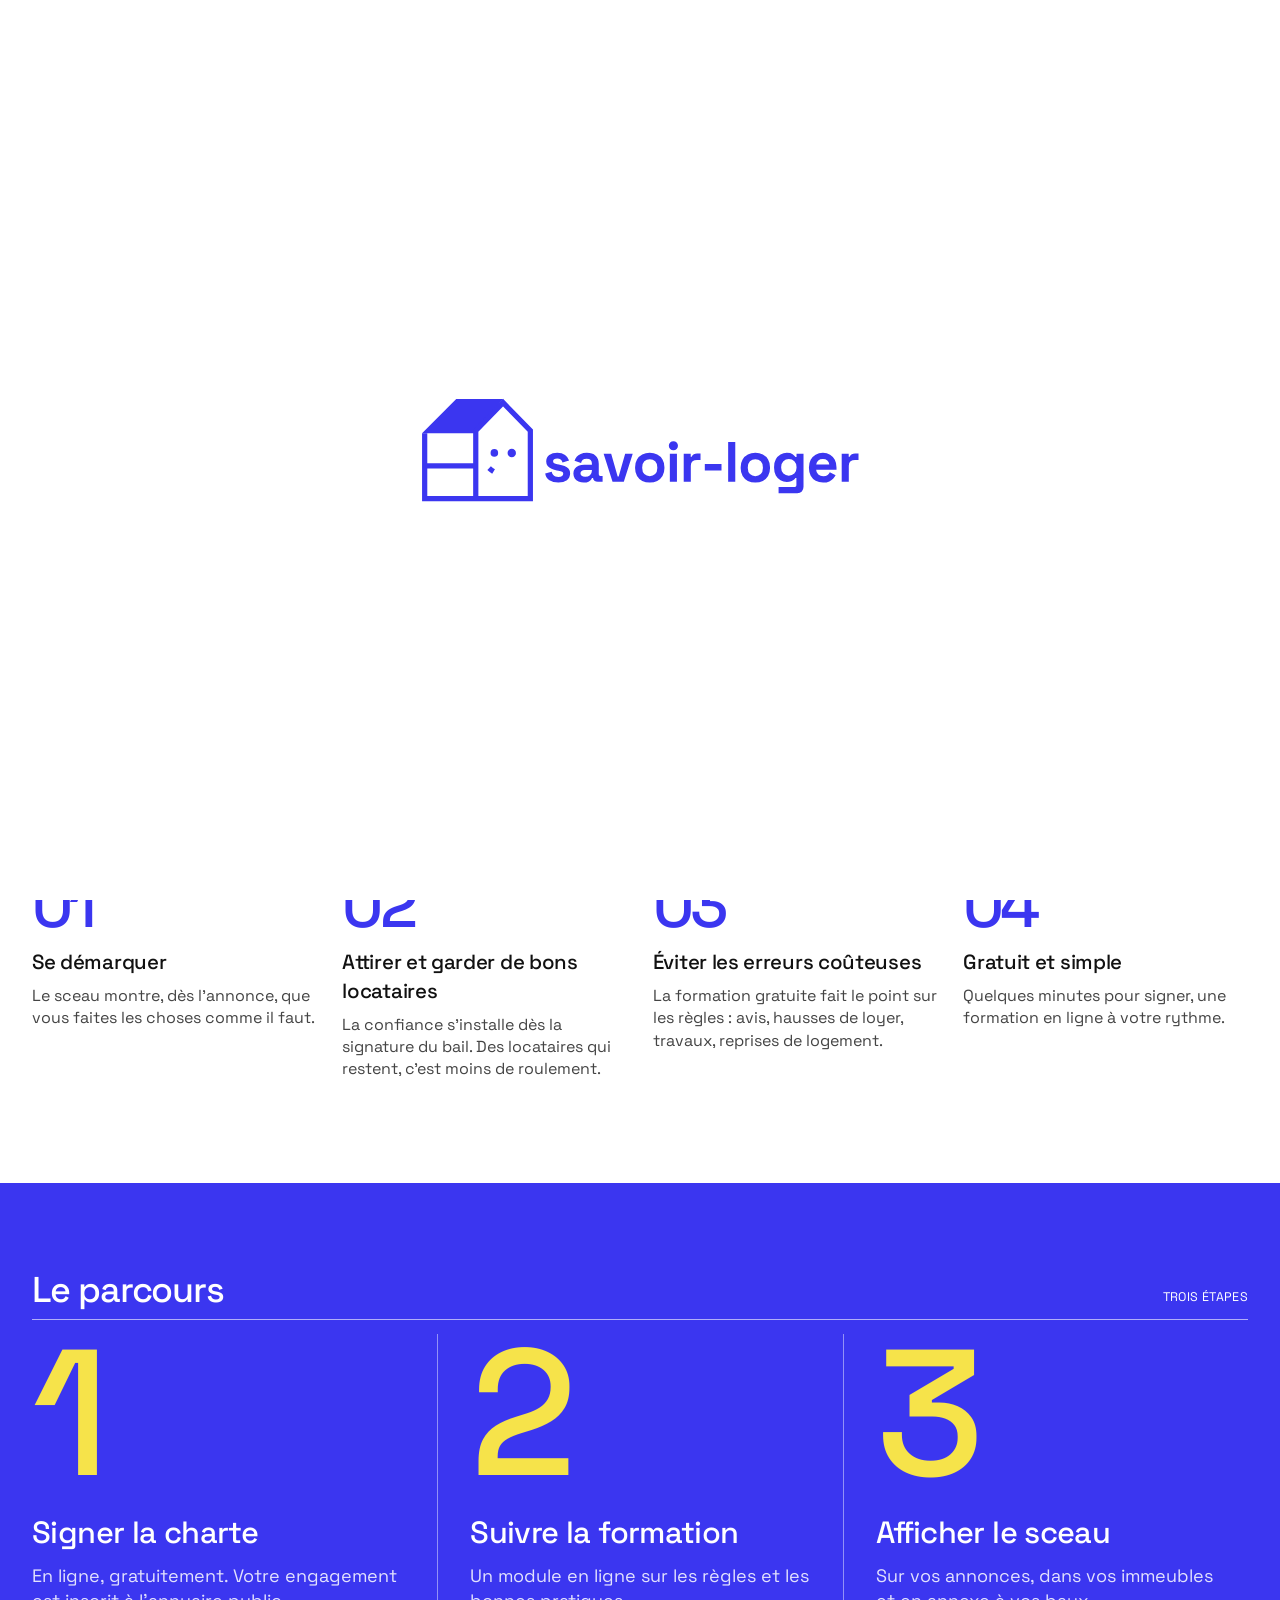
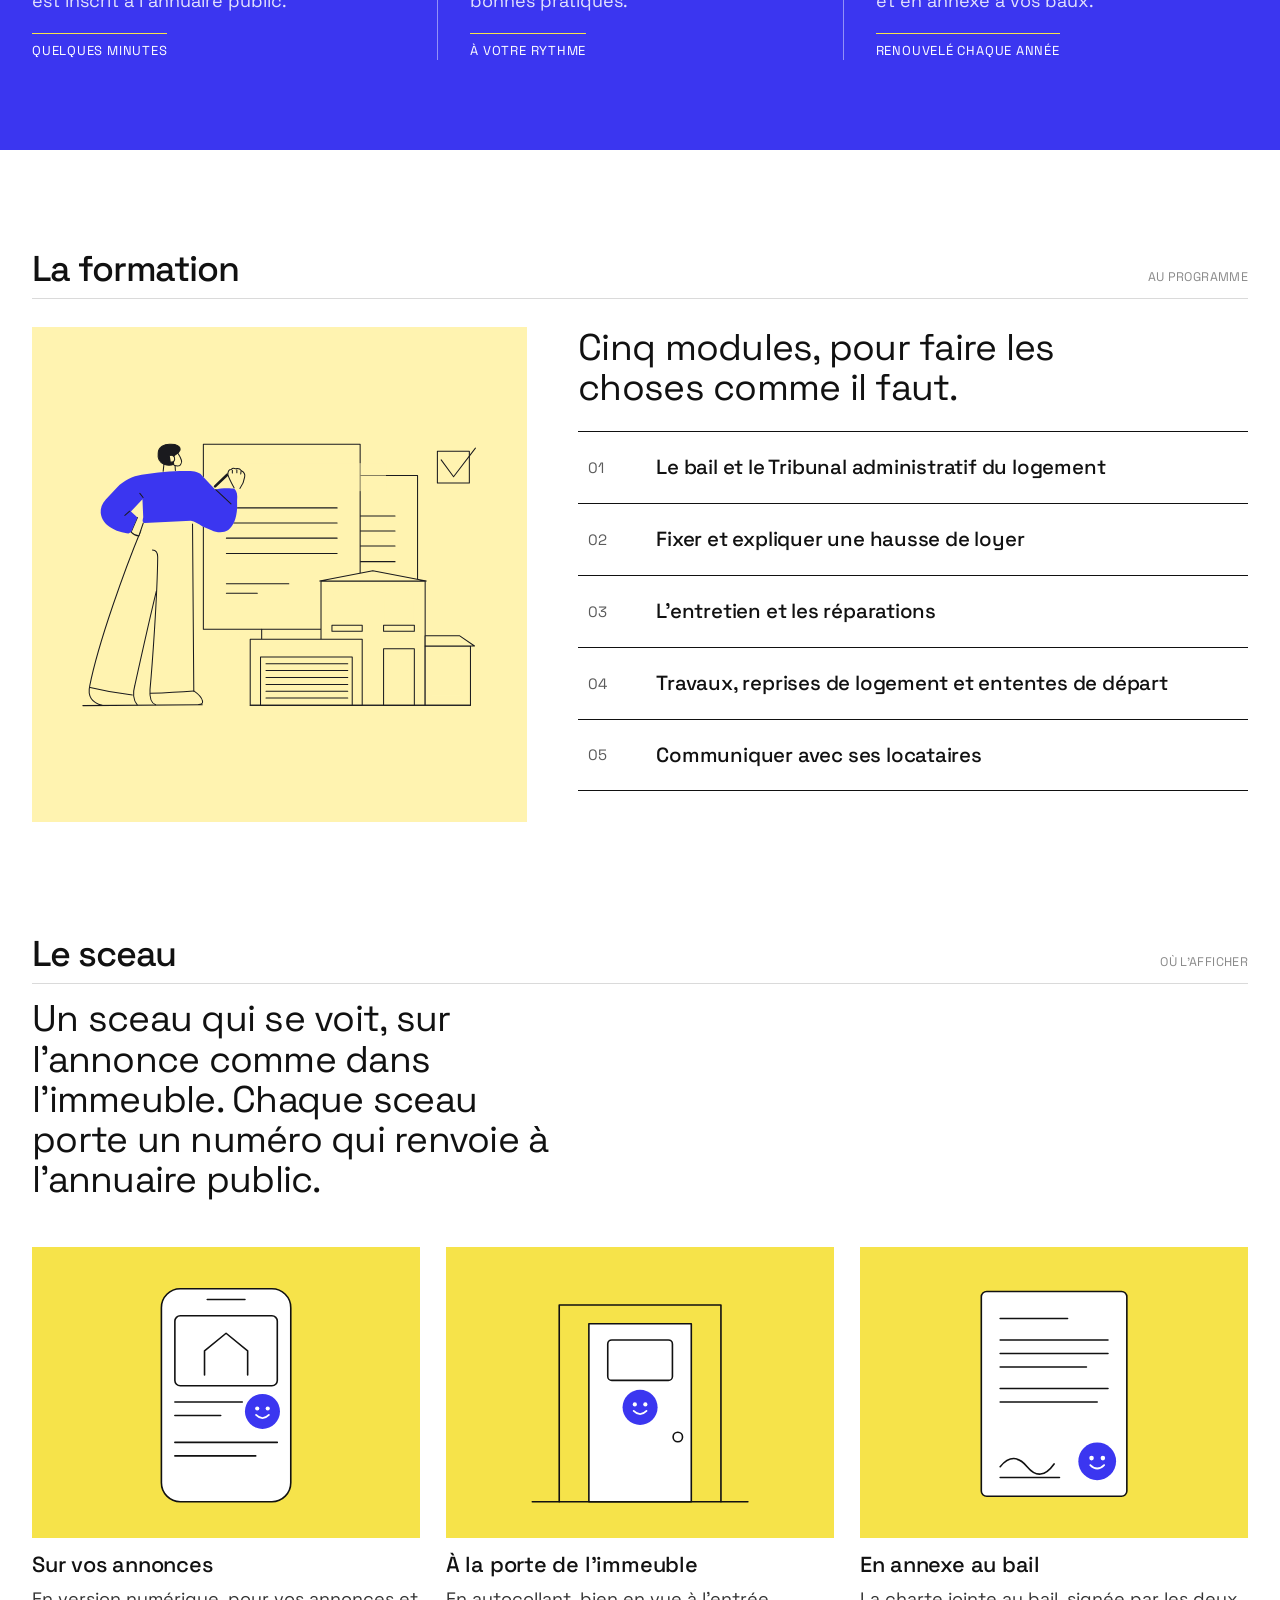
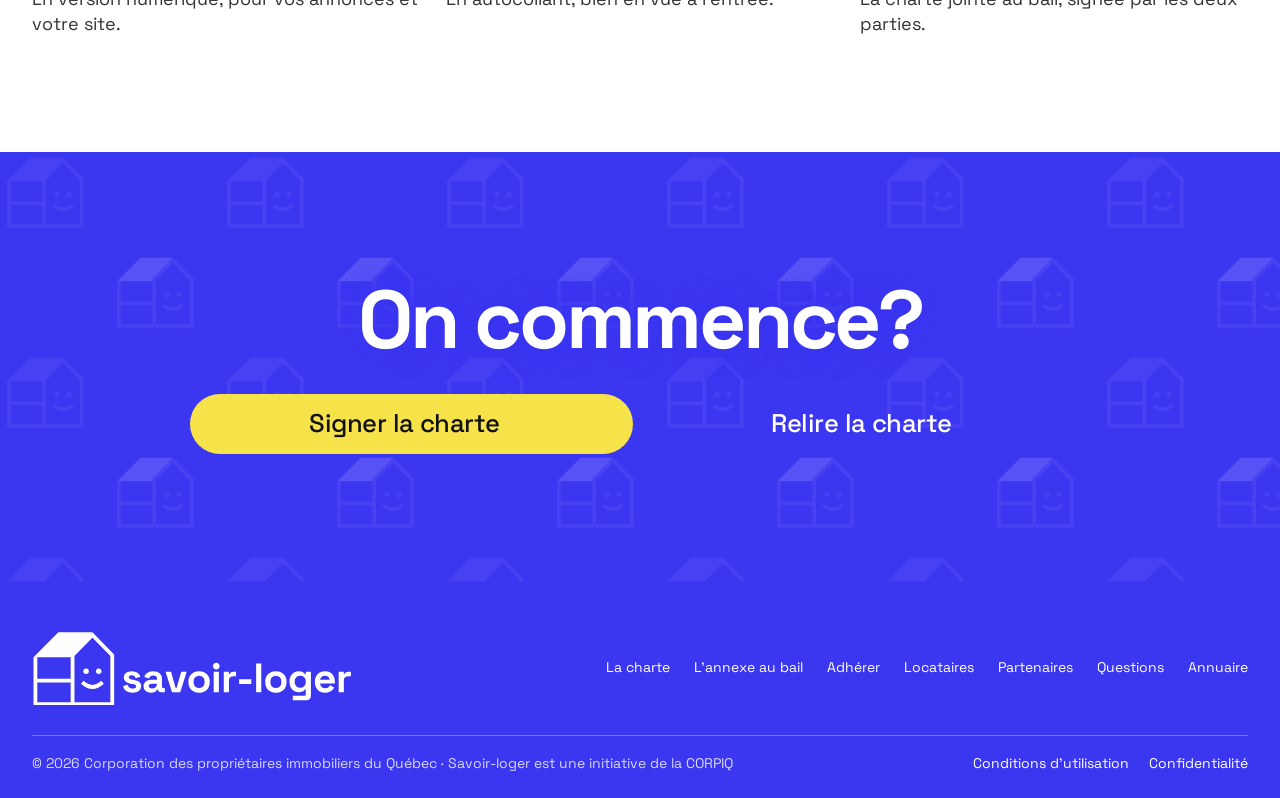
==== commit 70582132: "Update adherer.html" ====
--- a/savoirloger_website/adherer.html
+++ b/savoirloger_website/adherer.html
@@ -39,7 +39,7 @@
 <div class="ch-hero-tx">
 <span class="meta">Adhérer</span>
 <h1>Adhérer, c’est gratuit.</h1>
-<p>Trois étapes pour obtenir le sceau Savoir-loger. Ouvert à tous les propriétaires du Québec, membres de la CORPIQ ou non.</p>
+<p>Trois étapes pour obtenir le sceau Savoir-loger. Ouvert à tous les propriétaires du Québec.</p>
 <div class="boutons"><a class="pil-bleu" href="signer.html">Commencer maintenant</a><a class="pil-contour" href="#parcours">Voir les étapes</a></div>
 </div>
 <div aria-hidden="true" class="sceau-xl"><svg viewbox="0 0 320 320">
@@ -49,6 +49,7 @@
 <g class="sx-maison" style="color:#F6E34A"><use height="107" href="#maison" width="120" x="100" y="106"></use></g>
 </svg><span class="sx-badge">Gratuit</span></div>
 </section>
+<section class="bloc"><div class="titre"><h2>Ce que vous y gagnez</h2><span class="meta">Bénéfices pour le propriétaire</span></div><ol class="bn-ligne"><li><span class="bn-n">01</span><b>Se démarquer</b><span class="bn-t">Le sceau montre, dès l’annonce, que vous faites les choses comme il faut.</span></li><li><span class="bn-n">02</span><b>Attirer et garder de bons locataires</b><span class="bn-t">La confiance s’installe dès la signature du bail. Des locataires qui restent, c’est moins de roulement.</span></li><li><span class="bn-n">03</span><b>Éviter les erreurs coûteuses</b><span class="bn-t">La formation gratuite fait le point sur les règles : avis, hausses de loyer, travaux, reprises de logement.</span></li><li><span class="bn-n">04</span><b>Gratuit et simple</b><span class="bn-t">Quelques minutes pour signer, une formation en ligne à votre rythme.</span></li></ol></section>
 <section class="bande" id="parcours">
 <div class="titre"><h2>Le parcours</h2><span class="meta">Trois étapes</span></div>
 <ol class="parcours"><li style="--d:0ms"><span class="pa-n">1</span><h3>Signer la charte</h3><p>En ligne, gratuitement. Votre engagement est inscrit à l’annuaire public.</p><span class="pa-tag">Quelques minutes</span></li><li style="--d:120ms"><span class="pa-n">2</span><h3>Suivre la formation</h3><p>Un module en ligne sur les règles et les bonnes pratiques.</p><span class="pa-tag">À votre rythme</span></li><li style="--d:240ms"><span class="pa-n">3</span><h3>Afficher le sceau</h3><p>Sur vos annonces, dans vos immeubles et en annexe à vos baux.</p><span class="pa-tag">Renouvelé chaque année</span></li></ol>
--- a/savoirloger_website/style.css
+++ b/savoirloger_website/style.css
@@ -685,3 +685,51 @@
 .accueil-bt .pil-bleu,.accueil-bt .pil-contour{height:52px;padding:0 24px;font-size:16px}
 #accueil .hero-ill{max-height:64vh}
 @media (max-width:900px){#accueil .tete{grid-template-columns:minmax(0,1fr)}}
+
+/* ===== v12 bénéfices ===== */
+.bn-duo{display:grid;grid-template-columns:1fr 1fr;gap:0}
+.bn{display:grid;align-content:start;gap:22px;padding:clamp(28px,4vw,56px)}
+.bn h3{font-size:clamp(28px,2.8vw,42px);font-weight:500;letter-spacing:-.03em;line-height:1}
+.bn-proprio{background:var(--bleu);color:#fff}
+.bn-loc{background:var(--jaune);color:var(--noir)}
+.bn-ol{list-style:none;margin:0;padding:0;border-top:1.6px solid currentColor}
+.bn-ol li{display:grid;grid-template-columns:52px 1fr;gap:4px 12px;padding:16px 0;border-bottom:1.6px solid currentColor}
+.bn-proprio .bn-ol,.bn-proprio .bn-ol li{border-color:rgba(255,255,255,.5)}
+.bn-ol .bn-n{grid-row:span 2;font-size:28px;font-weight:500;letter-spacing:-.04em;line-height:1}
+.bn-proprio .bn-n{color:var(--jaune)}.bn-loc .bn-n{color:var(--bleu)}
+.bn-ol b{font-weight:500;font-size:clamp(18px,1.5vw,21px);letter-spacing:-.01em}
+.bn-ol .bn-t{font-size:15.5px;opacity:.88;max-width:42ch}
+.bn .pil-jaune,.bn .pil-bleu{justify-self:start;height:50px;padding:0 24px;font-size:16px}
+.pil-jaune{display:inline-flex;align-items:center;gap:10px;border-radius:999px;font:500 15px/1 var(--texte);text-decoration:none;white-space:nowrap;background-color:var(--jaune);color:var(--noir);--rempli:#fff;background-image:linear-gradient(var(--rempli),var(--rempli));background-repeat:no-repeat;background-size:0% 100%;transition:background-size .45s cubic-bezier(.65,0,.35,1)}
+.pil-jaune:hover{background-size:100% 100%}
+.pil-jaune::after{content:"→";display:inline-block;max-width:0;opacity:0;overflow:hidden;transition:max-width .4s cubic-bezier(.65,0,.35,1),opacity .3s,margin .4s}
+.pil-jaune:hover::after{max-width:1.2em;opacity:1;margin-left:.35em}
+.bn-loc .pil-bleu{--rempli:var(--noir)}
+.bn-ligne{list-style:none;margin:0;padding:0;display:grid;grid-template-columns:repeat(4,minmax(0,1fr));gap:clamp(16px,2vw,28px)}
+.bn-ligne li{display:grid;gap:8px;align-content:start;border-top:1.6px solid var(--noir);padding-top:16px}
+.bn-ligne .bn-n{font-size:clamp(48px,5vw,72px);font-weight:500;letter-spacing:-.06em;line-height:.85;color:var(--bleu);transition:transform .5s cubic-bezier(.34,1.56,.64,1);justify-self:start}
+.bn-ligne li:hover .bn-n{transform:translateY(-6px) rotate(-4deg)}
+.bn-ligne b{font-weight:500;font-size:clamp(19px,1.6vw,23px);letter-spacing:-.015em;margin-top:8px}
+.bn-ligne .bn-t{color:#444;font-size:16px;max-width:32ch}
+@media (max-width:900px){.bn-duo,.bn-ligne{grid-template-columns:minmax(0,1fr)}}
+
+/* ===== v13 page signer : panneau « Et ensuite? » ===== */
+.s-panneau{background:var(--bleu);color:#fff;padding:clamp(28px,3.5vw,48px);display:grid;gap:28px}
+.sp-tete{display:flex;justify-content:space-between;align-items:center;gap:16px}
+.sp-tete h2{font-size:clamp(34px,3.4vw,52px);font-weight:500;letter-spacing:-.04em;line-height:1}
+.sp-tete .sceau-xl{width:120px;flex:none;justify-self:auto}
+.sp-tete .sceau-xl>svg circle:first-of-type{fill:#2C27D8}
+.sp-etapes{list-style:none;margin:0;padding:0;display:grid;gap:0;position:relative}
+.sp-etapes li{display:grid;grid-template-columns:64px 1fr;gap:18px;padding-bottom:28px;position:relative}
+.sp-etapes li:last-child{padding-bottom:0}
+.sp-etapes li:not(:last-child)::before{content:"";position:absolute;left:31px;top:64px;bottom:4px;border-left:1.6px dashed rgba(255,255,255,.55)}
+.sp-n{width:64px;height:64px;border-radius:50%;background:var(--jaune);color:var(--noir);display:grid;place-items:center;font-size:28px;font-weight:500;letter-spacing:-.04em;transition:transform .5s cubic-bezier(.34,1.56,.64,1)}
+.sp-etapes li:hover .sp-n{transform:rotate(-12deg) scale(1.08)}
+.sp-etapes div{display:grid;gap:4px;padding-top:4px}
+.sp-quand{font-size:12.5px;letter-spacing:.08em;text-transform:uppercase;color:var(--jaune)}
+.sp-etapes b{display:block;font-weight:500;font-size:clamp(20px,1.7vw,24px);letter-spacing:-.015em}
+.sp-etapes p{color:rgba(255,255,255,.85);font-size:16px;max-width:38ch}
+.sp-pied{display:flex;flex-wrap:wrap;gap:8px;border-top:1.6px solid rgba(255,255,255,.45);padding-top:20px}
+.sp-pied span{font-size:13.5px;border:1.6px solid rgba(255,255,255,.7);border-radius:999px;padding:6px 12px}
+.s-page .deux-col{align-items:start}
+main>section.s-page{padding-bottom:clamp(64px,8vw,120px)}
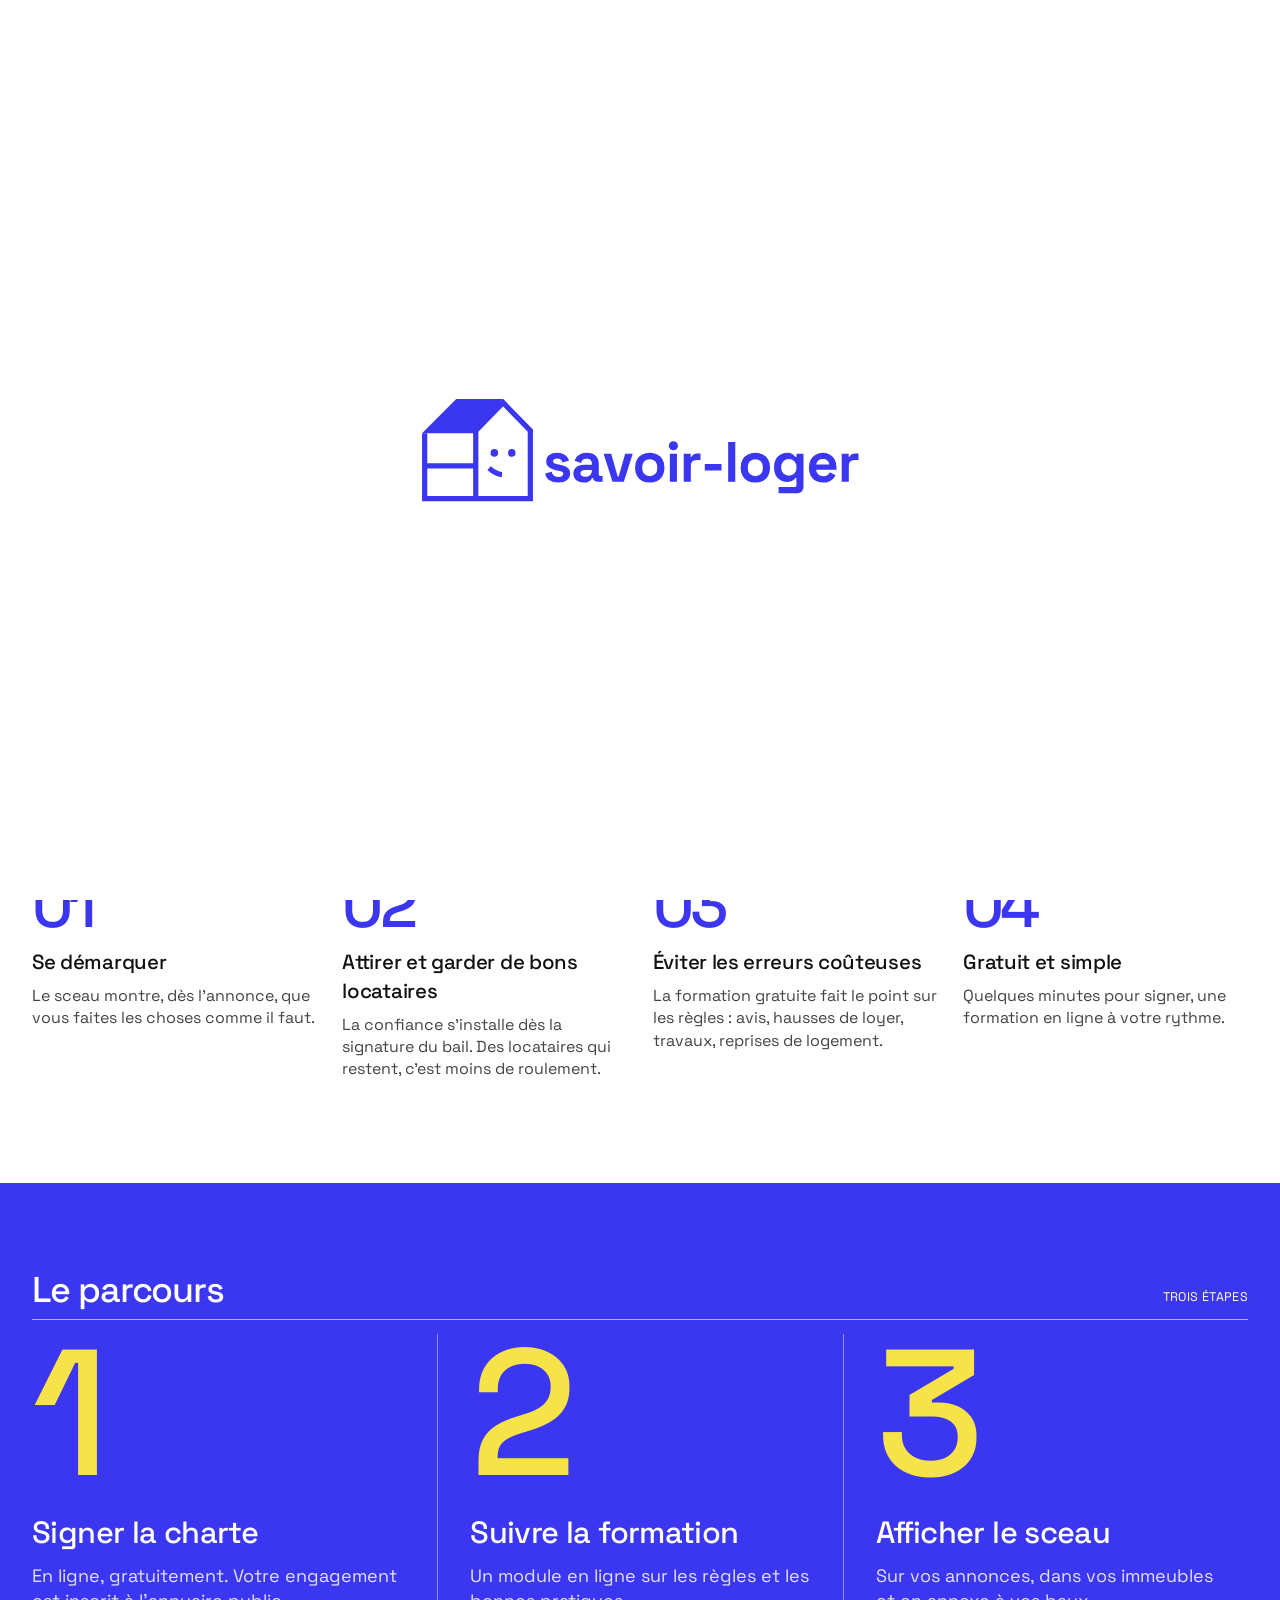
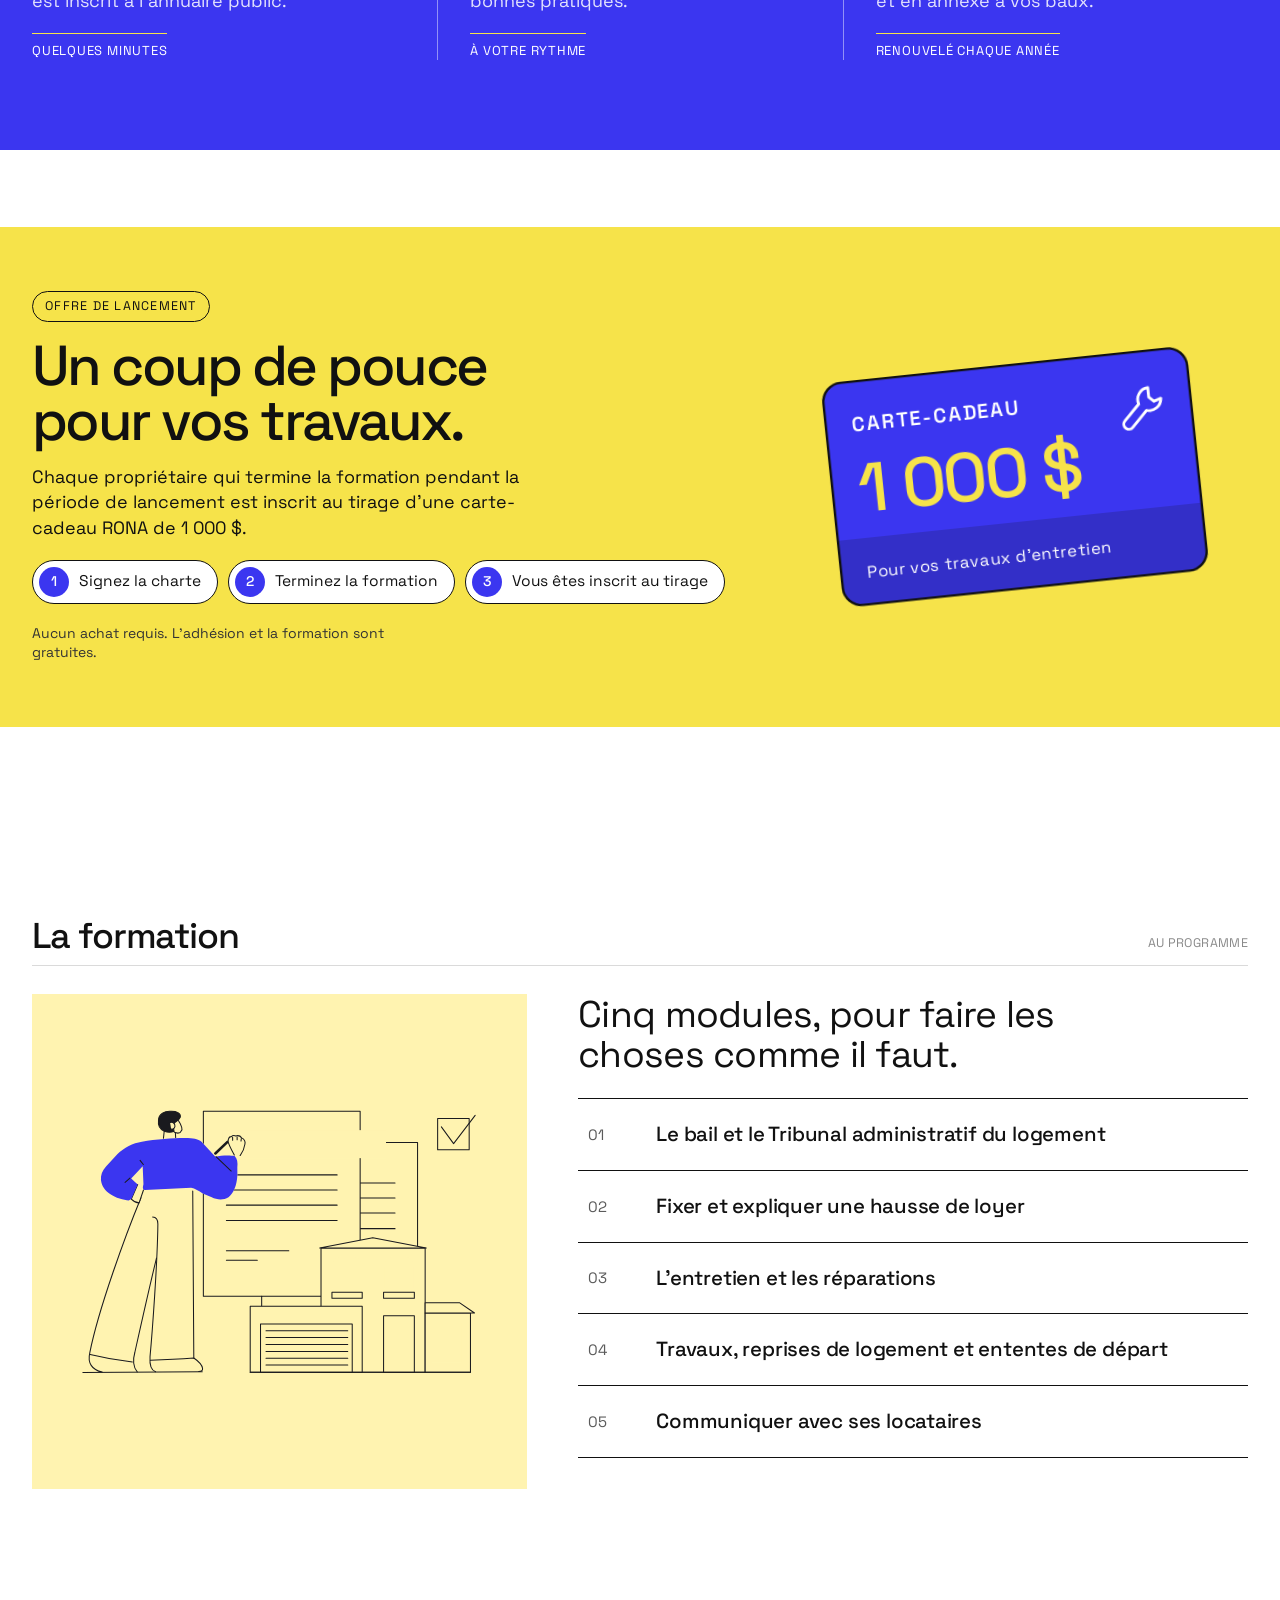
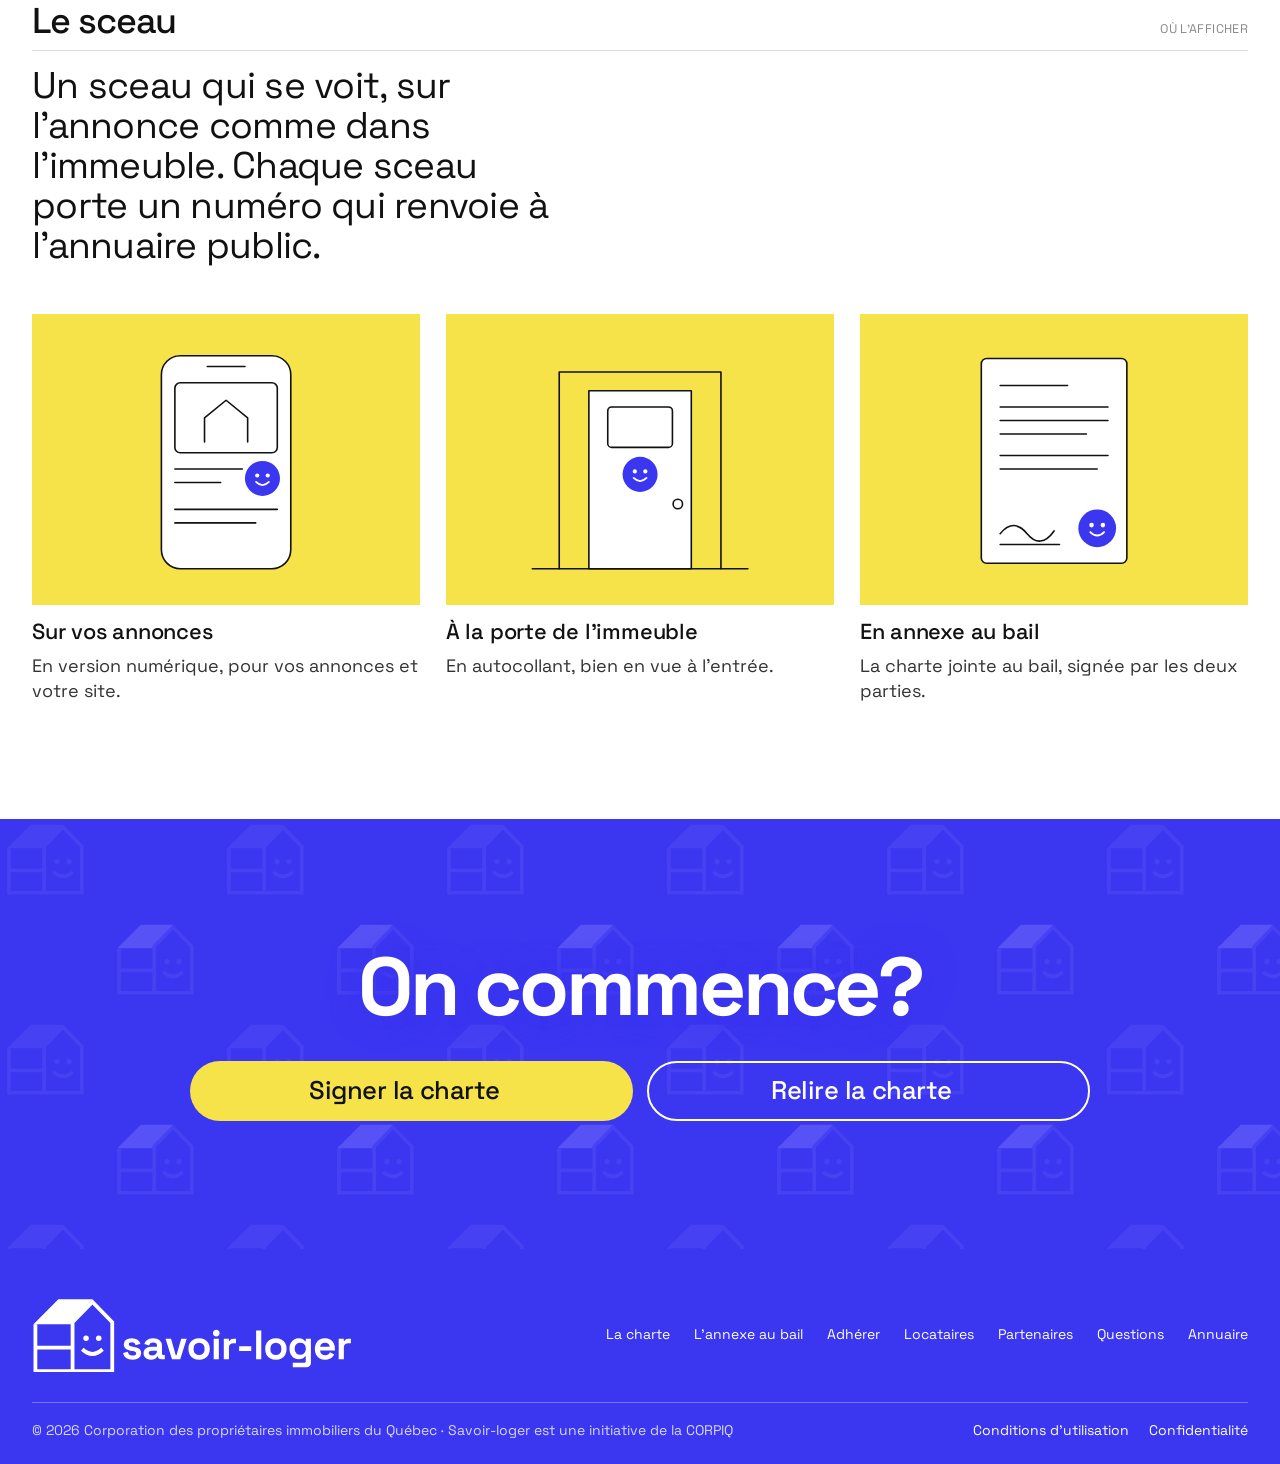
==== commit 0a242714: "Update adherer.html" ====
--- a/savoirloger_website/adherer.html
+++ b/savoirloger_website/adherer.html
@@ -54,6 +54,21 @@
 <div class="titre"><h2>Le parcours</h2><span class="meta">Trois étapes</span></div>
 <ol class="parcours"><li style="--d:0ms"><span class="pa-n">1</span><h3>Signer la charte</h3><p>En ligne, gratuitement. Votre engagement est inscrit à l’annuaire public.</p><span class="pa-tag">Quelques minutes</span></li><li style="--d:120ms"><span class="pa-n">2</span><h3>Suivre la formation</h3><p>Un module en ligne sur les règles et les bonnes pratiques.</p><span class="pa-tag">À votre rythme</span></li><li style="--d:240ms"><span class="pa-n">3</span><h3>Afficher le sceau</h3><p>Sur vos annonces, dans vos immeubles et en annexe à vos baux.</p><span class="pa-tag">Renouvelé chaque année</span></li></ol>
 </section>
+<section class="tr-bande" id="tirage">
+<div class="tr-in">
+<div class="tr-tx"><span class="tr-tag">Offre de lancement</span><h2>Un coup de pouce pour vos travaux.</h2>
+<p>Chaque propriétaire qui termine la formation pendant la période de lancement est inscrit au tirage d’une carte-cadeau RONA de 1 000 $.</p>
+<ol class="tr-etapes"><li><b>1</b>Signez la charte</li><li><b>2</b>Terminez la formation</li><li><b>3</b>Vous êtes inscrit au tirage</li></ol>
+<p class="tr-petit">Aucun achat requis. L’adhésion et la formation sont gratuites.</p></div>
+<div class="tr-vis"><svg aria-hidden="true" class="tr-carte" viewbox="0 0 320 200">
+<rect fill="#3B36F0" height="188" rx="16" stroke="#111" stroke-width="2" width="308" x="6" y="6"></rect>
+<path d="M6 138H314V178a16 16 0 0 1-16 16H22a16 16 0 0 1-16-16Z" fill="#111" opacity=".18"></path>
+<text fill="#fff" font-family="Space Grotesk, system-ui, sans-serif" font-size="17" font-weight="600" letter-spacing="1.5" x="28" y="48">CARTE-CADEAU</text>
+<text fill="#F6E34A" font-family="Space Grotesk, system-ui, sans-serif" font-size="58" font-weight="500" letter-spacing="-2" x="28" y="116">1 000 $</text>
+<g transform="translate(250 30)"><g class="tr-outil" fill="none" stroke="#fff" stroke-linecap="round" stroke-linejoin="round" stroke-width="2.4"><path d="M29 7a10 10 0 0 0-9 13L7 33a4.2 4.2 0 0 0 6 6l13-13a10 10 0 0 0 13-9l-6 2-4-4z"></path></g></g>
+<text fill="#fff" font-family="Space Grotesk, system-ui, sans-serif" font-size="14" letter-spacing=".5" x="28" y="172">Pour vos travaux d’entretien</text>
+</svg></div>
+</div></section>
 <section class="bloc">
 <div class="titre"><h2>La formation</h2><span class="meta">Au programme</span></div>
 <div class="duo"><figure class="visuel" style="background:#FFF3B0"><img alt="Un propriétaire remplit un formulaire et coche les étapes" loading="lazy" src="illustrations/verification-fff3b0.svg"/></figure><div class="modules-bloc">
--- a/savoirloger_website/style.css
+++ b/savoirloger_website/style.css
@@ -733,3 +733,64 @@
 .sp-pied span{font-size:13.5px;border:1.6px solid rgba(255,255,255,.7);border-radius:999px;padding:6px 12px}
 .s-page .deux-col{align-items:start}
 main>section.s-page{padding-bottom:clamp(64px,8vw,120px)}
+
+/* ===== v14 tirage ===== */
+.tr-bande{background:var(--jaune);margin:clamp(40px,6vw,88px) calc(-1*clamp(16px,2.5vw,32px));padding:clamp(40px,5vw,72px) clamp(16px,2.5vw,32px)}
+.tr-in{display:grid;grid-template-columns:minmax(0,1.2fr) minmax(0,.8fr);gap:clamp(28px,4vw,64px);align-items:center;max-width:1376px}
+.tr-tx{display:grid;gap:16px;justify-items:start}
+.tr-tag{font-size:12.5px;letter-spacing:.1em;text-transform:uppercase;border:1.6px solid var(--noir);border-radius:999px;padding:6px 12px}
+.tr-tx h2{font-size:clamp(36px,4.4vw,68px);font-weight:500;letter-spacing:-.045em;line-height:.98;max-width:14ch}
+.tr-tx p{font-size:clamp(17px,1.4vw,20px);max-width:46ch}
+.tr-lien{font-size:15px;color:var(--noir);align-self:center;margin-left:6px}
+.tr-etapes{list-style:none;margin:4px 0;padding:0;display:flex;flex-wrap:wrap;gap:10px}
+.tr-etapes li{display:flex;align-items:center;gap:10px;background:#fff;border:1.6px solid var(--noir);border-radius:999px;padding:6px 16px 6px 6px;font-size:15.5px}
+.tr-etapes b{width:30px;height:30px;border-radius:50%;background:var(--bleu);color:#fff;display:grid;place-items:center;font-weight:500;font-size:14px}
+.tr-petit{font-size:14px!important;color:#333}
+.tr-petit a{color:var(--noir)}
+.tr-vis{display:grid;place-items:center}
+.tr-carte{width:min(100%,380px);height:auto;transform:rotate(-6deg);animation:tr-flotte 5s ease-in-out infinite;transition:transform .5s cubic-bezier(.34,1.56,.64,1)}
+.tr-vis:hover .tr-carte{transform:rotate(2deg) scale(1.04);animation-play-state:paused}
+.tr-outil{transform-box:fill-box;transform-origin:50% 50%;animation:tr-outil 3s ease-in-out infinite}
+@keyframes tr-flotte{0%,100%{transform:rotate(-6deg) translateY(0)}50%{transform:rotate(-4deg) translateY(-10px)}}
+@keyframes tr-outil{0%,70%,100%{transform:rotate(0)}80%{transform:rotate(-25deg)}90%{transform:rotate(10deg)}}
+@media (max-width:900px){.tr-in{grid-template-columns:minmax(0,1fr)}.tr-carte{width:min(80%,320px)}}
+@media (prefers-reduced-motion:reduce){.tr-carte,.tr-outil{animation:none}}
+/* règlement */
+.reg .reg-avis{background:var(--jaune);padding:12px 16px;max-width:72ch;margin:8px 0 28px;font-size:15.5px}
+.reg-liste{list-style:none;margin:0;padding:0;counter-reset:r;max-width:820px;border-top:1.6px solid var(--noir)}
+.reg-liste li{counter-increment:r;display:grid;grid-template-columns:56px 1fr;gap:4px 12px;padding:18px 0;border-bottom:1.6px solid var(--noir)}
+.reg-liste li::before{content:counter(r,decimal-leading-zero);grid-row:span 2;color:var(--bleu);font-weight:600;font-size:15px;padding-top:4px}
+.reg-liste h3{font-size:20px;font-weight:500;letter-spacing:-.01em}
+.reg-liste p{color:#333;font-size:16px;max-width:64ch}
+.a-conf{background:var(--jaune);padding:0 4px}
+
+/* ===== v15 « Ce que chacun y gagne » ===== */
+.gg-grille{display:grid;grid-template-columns:minmax(0,1fr) 120px minmax(0,1fr);align-items:stretch}
+.gg-col{display:grid;align-content:start;gap:22px;justify-items:start}
+.gg-qui{font-size:13px;letter-spacing:.1em;text-transform:uppercase;border-radius:999px;padding:7px 14px;font-weight:500}
+.gg-p .gg-qui{background:var(--bleu);color:#fff}
+.gg-l2 .gg-qui{background:var(--jaune);color:var(--noir)}
+.gg-l{list-style:none;margin:0;padding:0;width:100%;border-top:1.6px solid var(--noir)}
+.gg-l li{display:grid;gap:4px;padding:18px 0;border-bottom:1.6px solid var(--noir);transition:padding .35s cubic-bezier(.34,1.56,.64,1),background .25s}
+.gg-l b{font-weight:500;font-size:clamp(22px,2.2vw,32px);letter-spacing:-.03em;line-height:1.05}
+.gg-l span{color:#555;font-size:16px}
+.gg-p .gg-l li:hover{background:#ECEBFE;padding-left:14px}
+.gg-l2 .gg-l li:hover{background:#FFF8C4;padding-left:14px}
+.gg-mil{position:relative;display:flex;justify-content:center}
+.gg-mil::before{content:"";position:absolute;top:0;bottom:0;left:50%;border-left:1.6px solid var(--noir)}
+.gg-mil svg{position:sticky;top:45%;width:64px;height:57px;color:var(--bleu);background:#fff;padding:8px;box-sizing:content-box;margin-top:60px;transition:transform .5s cubic-bezier(.34,1.56,.64,1)}
+.gg-grille:hover .gg-mil svg{transform:rotate(-8deg) scale(1.08)}
+@media (max-width:900px){.gg-grille{grid-template-columns:minmax(0,1fr);gap:40px}.gg-mil{display:none}}
+/* liens « suite » de l'accueil */
+.lien-suite{display:inline-flex;align-items:center;gap:8px;margin-top:22px;font-size:17px;font-weight:500;color:var(--bleu);text-decoration:none;border-bottom:1.6px solid currentColor;padding-bottom:2px}
+.lien-suite::after{content:"→";transition:transform .3s cubic-bezier(.34,1.56,.64,1)}
+.lien-suite:hover::after{transform:translateX(5px)}
+#charte ol.charte li{padding-block:14px}
+.gpil.contour{border:2px solid var(--noir)}.fin .gpil.contour{border:2px solid #fff}
+/* accueil : tuiles de la charte sur une rangée */
+.acc-tuiles{grid-template-columns:repeat(6,minmax(0,1fr))!important}
+.acc-tuiles a{aspect-ratio:1/1.15;padding:16px}
+.acc-tuiles .tu-t{font-size:clamp(15px,1.2vw,18px)}
+@media (max-width:1100px){.acc-tuiles{grid-template-columns:repeat(3,minmax(0,1fr))!important}}
+@media (max-width:600px){.acc-tuiles{grid-template-columns:repeat(2,minmax(0,1fr))!important}}
+.tr-tx .boutons{display:flex;flex-wrap:wrap;align-items:center;gap:14px 28px}.tr-lien{margin-left:0;text-underline-offset:4px}
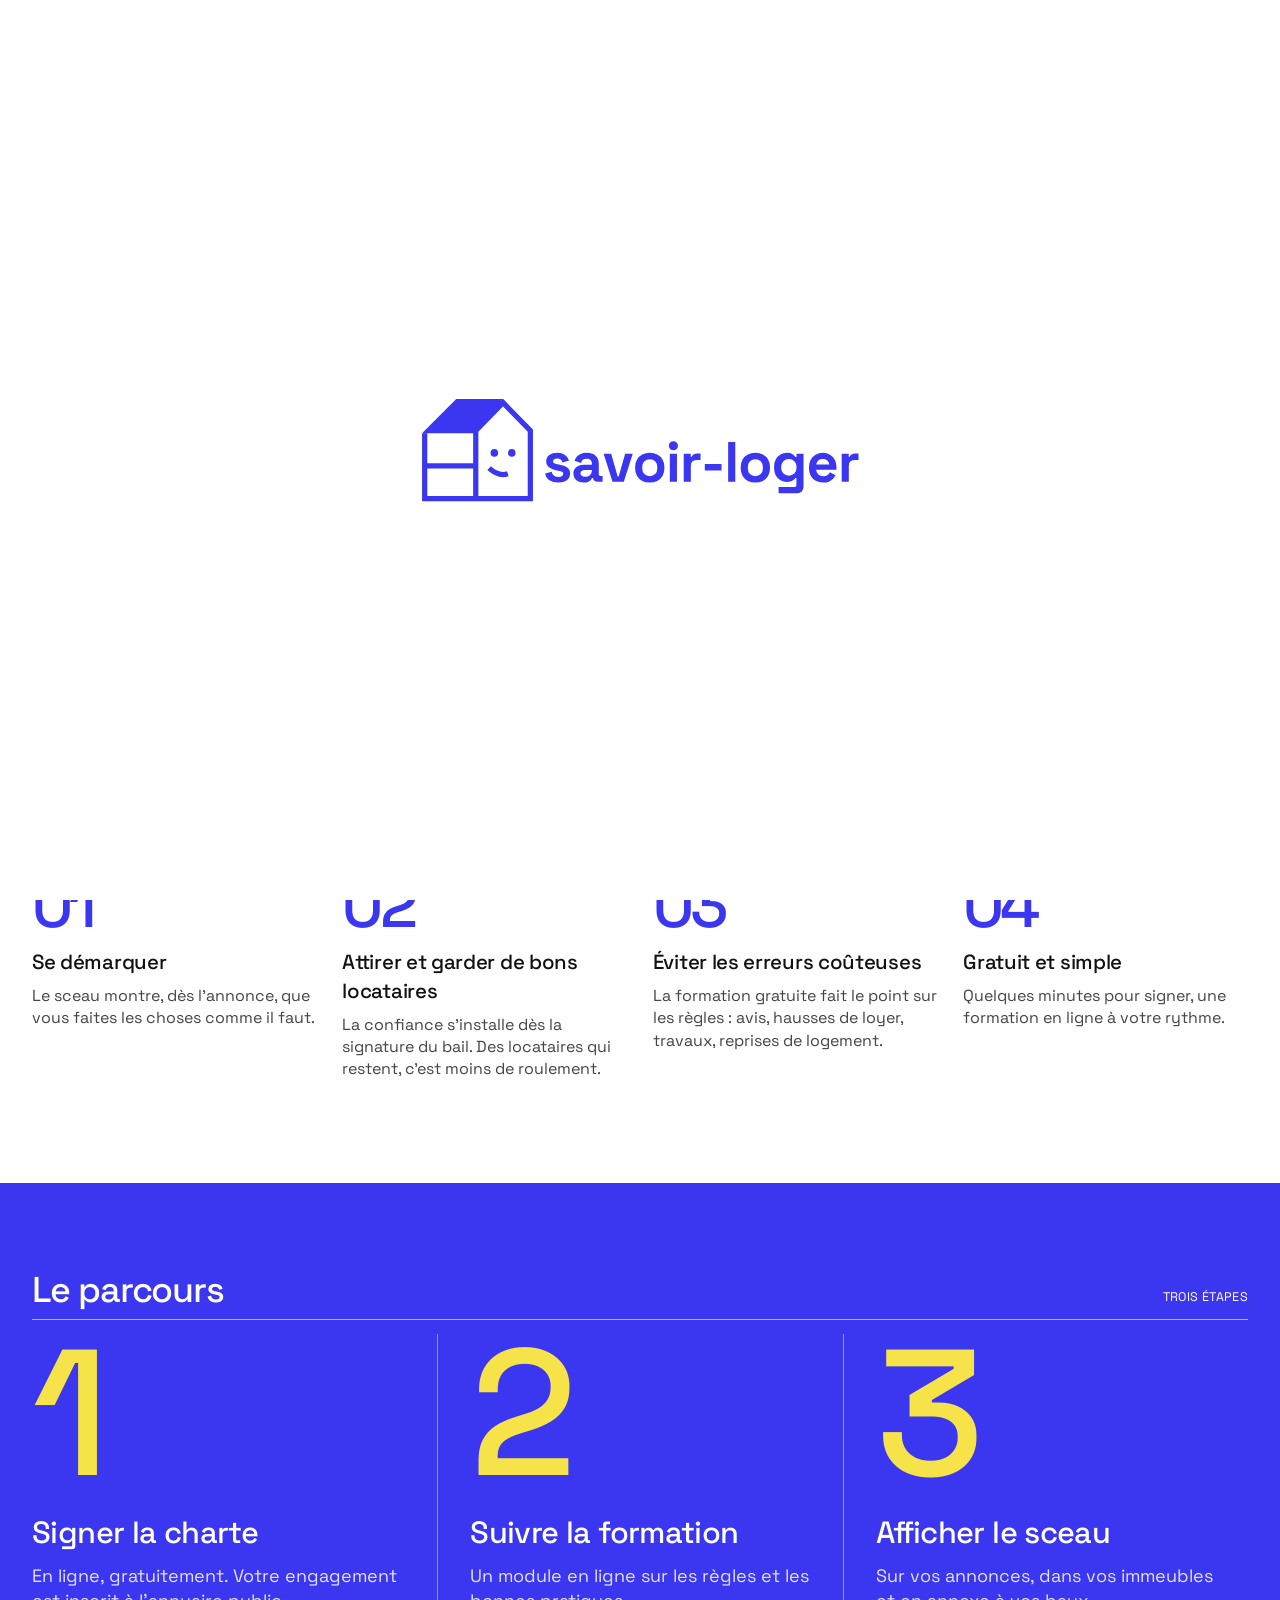
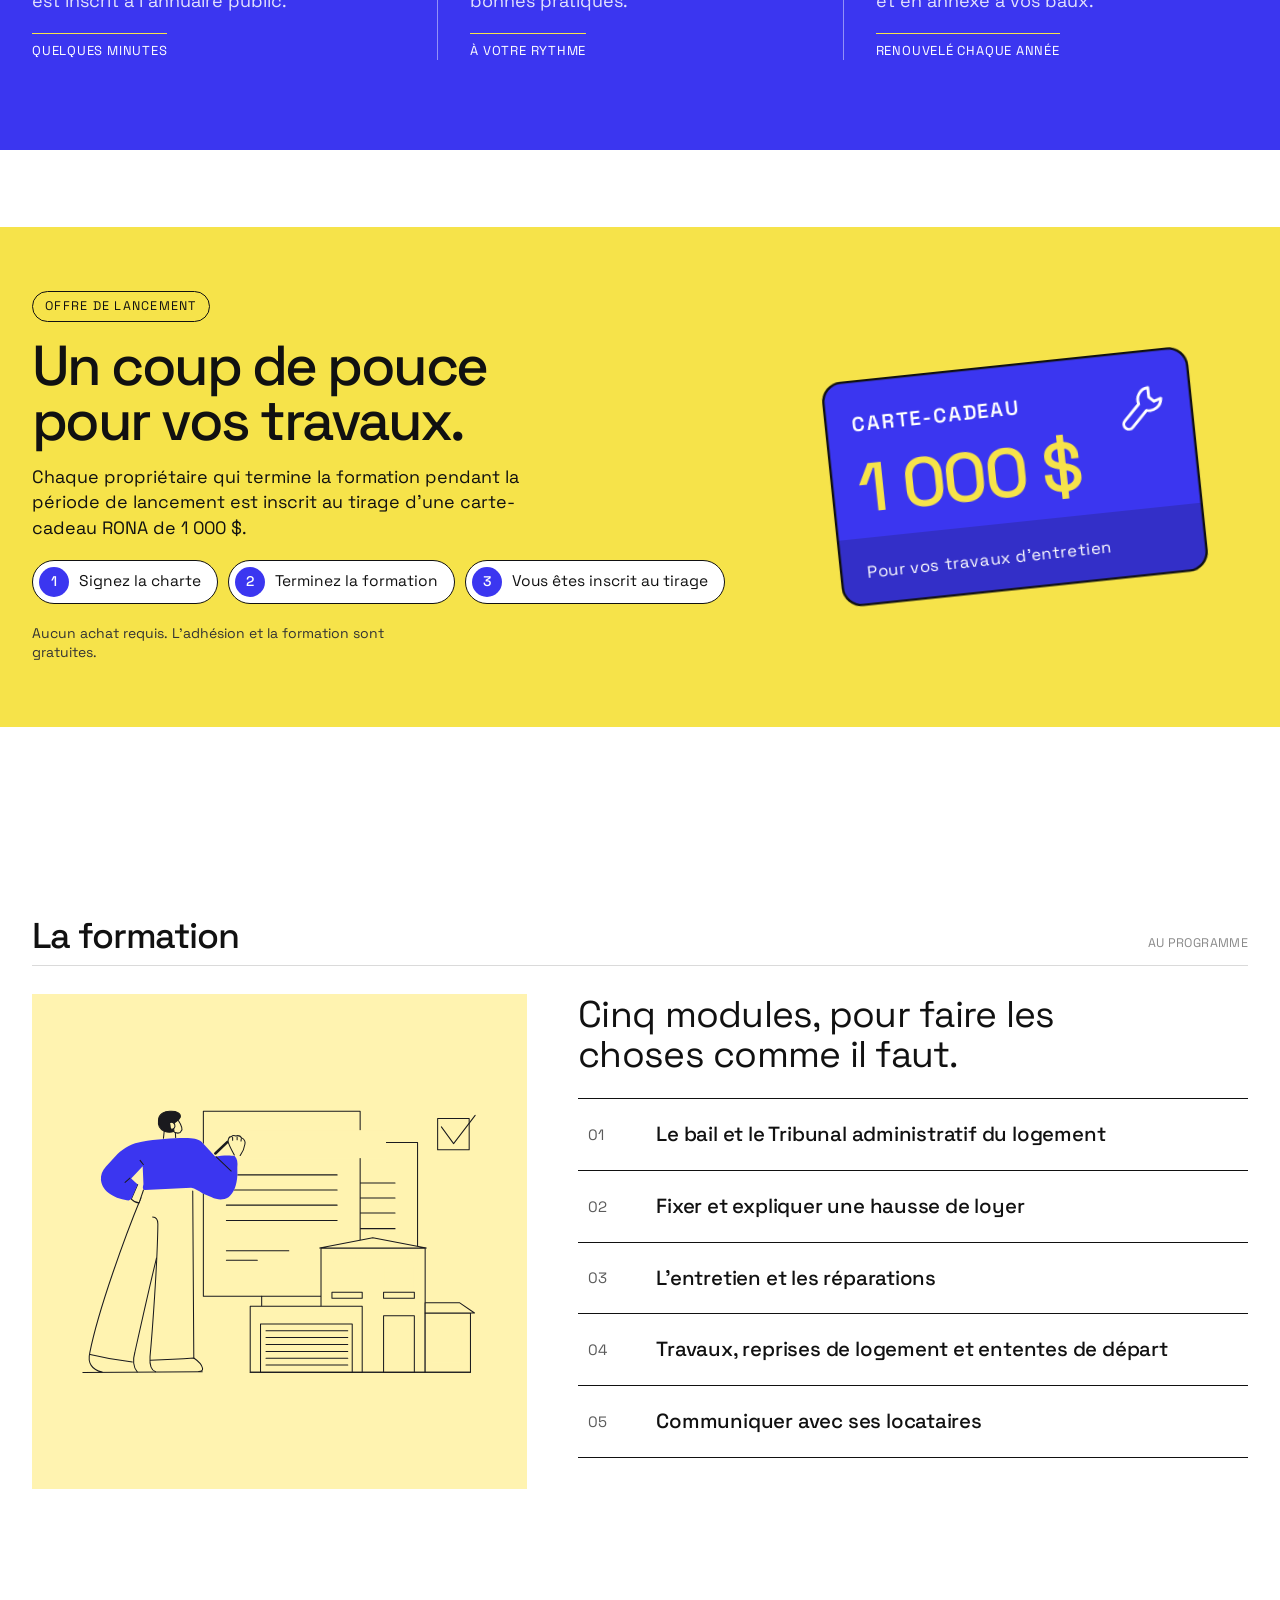
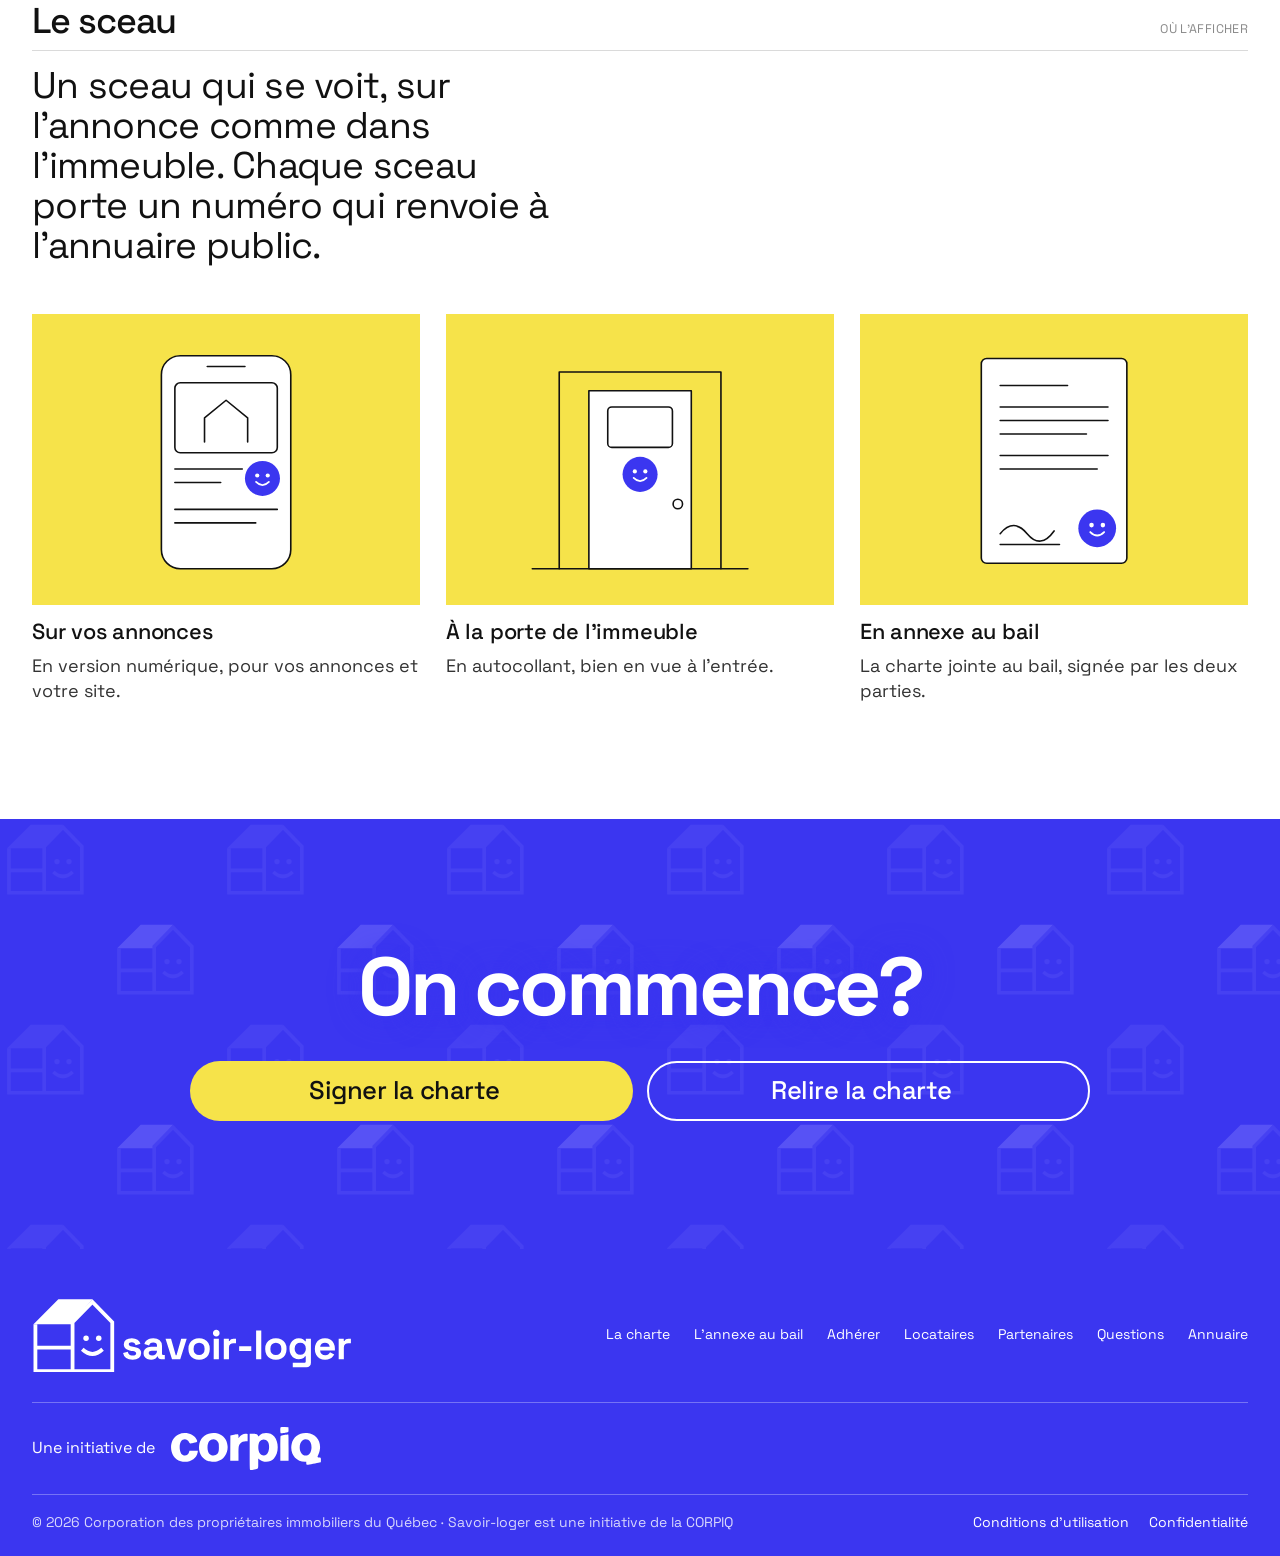
==== commit 507d10de: "Update adherer.html" ====
--- a/savoirloger_website/adherer.html
+++ b/savoirloger_website/adherer.html
@@ -88,6 +88,6 @@
 <div class="gp"><a class="gpil" href="signer.html">Signer la charte</a><a class="gpil contour" href="la-charte.html">Relire la charte</a></div>
 </section>
 </main>
-<footer class="pied"><div class="p-in"><a aria-label="Savoir-loger, accueil" class="logo" href="index.html"><svg aria-label="Savoir-loger" role="img" viewbox="0 -4 780 183"><use href="#logo-h"></use></svg></a><nav aria-label="Pied de page"><a href="la-charte.html">La charte</a><a href="annexe-au-bail.html">L’annexe au bail</a><a href="adherer.html">Adhérer</a><a href="locataires.html">Locataires</a><a href="partenaires.html">Partenaires</a><a href="questions.html">Questions</a><a href="annuaire.html">Annuaire</a></nav></div><div class="p-bas"><span>© 2026 Corporation des propriétaires immobiliers du Québec · Savoir-loger est une initiative de la CORPIQ</span><nav aria-label="Liens légaux"><a href="https://www.corpiq.com/fr/conditions-utilisation.html">Conditions d’utilisation</a><a href="https://www.corpiq.com/fr/politique-de-confidentialite.html">Confidentialité</a></nav></div></footer>
+<footer class="pied"><div class="p-in"><a aria-label="Savoir-loger, accueil" class="logo" href="index.html"><svg aria-label="Savoir-loger" role="img" viewbox="0 -4 780 183"><use href="#logo-h"></use></svg></a><nav aria-label="Pied de page"><a href="la-charte.html">La charte</a><a href="annexe-au-bail.html">L’annexe au bail</a><a href="adherer.html">Adhérer</a><a href="locataires.html">Locataires</a><a href="partenaires.html">Partenaires</a><a href="questions.html">Questions</a><a href="annuaire.html">Annuaire</a></nav></div><div class="p-corpiq"><span>Une initiative de</span><a aria-label="CORPIQ" href="https://www.corpiq.com"><img alt="CORPIQ" height="43" src="logo/corpiq-blanc.svg" width="150"/></a></div><div class="p-bas"><span>© 2026 Corporation des propriétaires immobiliers du Québec · Savoir-loger est une initiative de la CORPIQ</span><nav aria-label="Liens légaux"><a href="https://www.corpiq.com/fr/conditions-utilisation.html">Conditions d’utilisation</a><a href="https://www.corpiq.com/fr/politique-de-confidentialite.html">Confidentialité</a></nav></div></footer>
 <script src="site.js"></script>
 </body></html>
--- a/savoirloger_website/style.css
+++ b/savoirloger_website/style.css
@@ -794,3 +794,8 @@
 @media (max-width:1100px){.acc-tuiles{grid-template-columns:repeat(3,minmax(0,1fr))!important}}
 @media (max-width:600px){.acc-tuiles{grid-template-columns:repeat(2,minmax(0,1fr))!important}}
 .tr-tx .boutons{display:flex;flex-wrap:wrap;align-items:center;gap:14px 28px}.tr-lien{margin-left:0;text-underline-offset:4px}
+
+/* v16 logo CORPIQ pied */
+.p-corpiq{display:flex;align-items:center;gap:16px;padding:24px 0;border-bottom:1px solid rgba(255,255,255,.3);font-size:16px}
+.p-corpiq img{display:block;width:150px;height:auto}
+.p-corpiq a:hover{opacity:.85;text-decoration:none}
